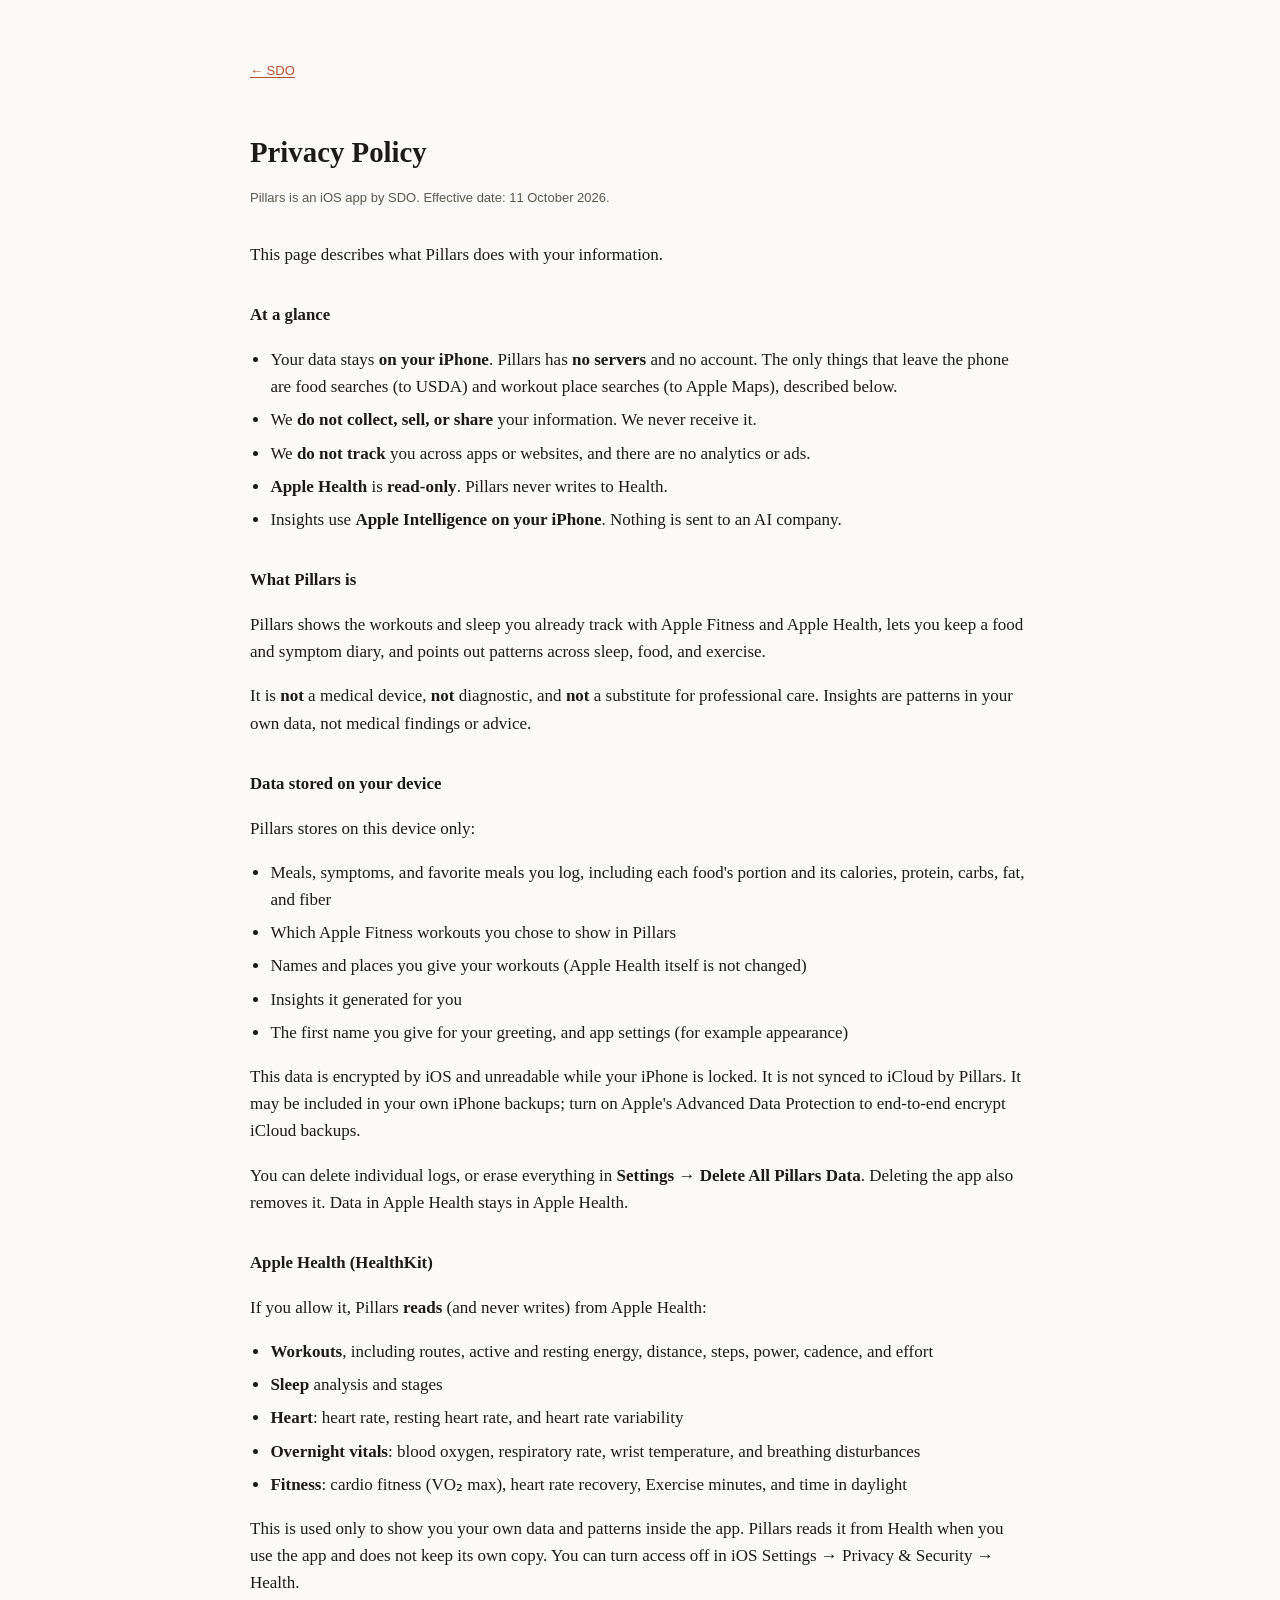
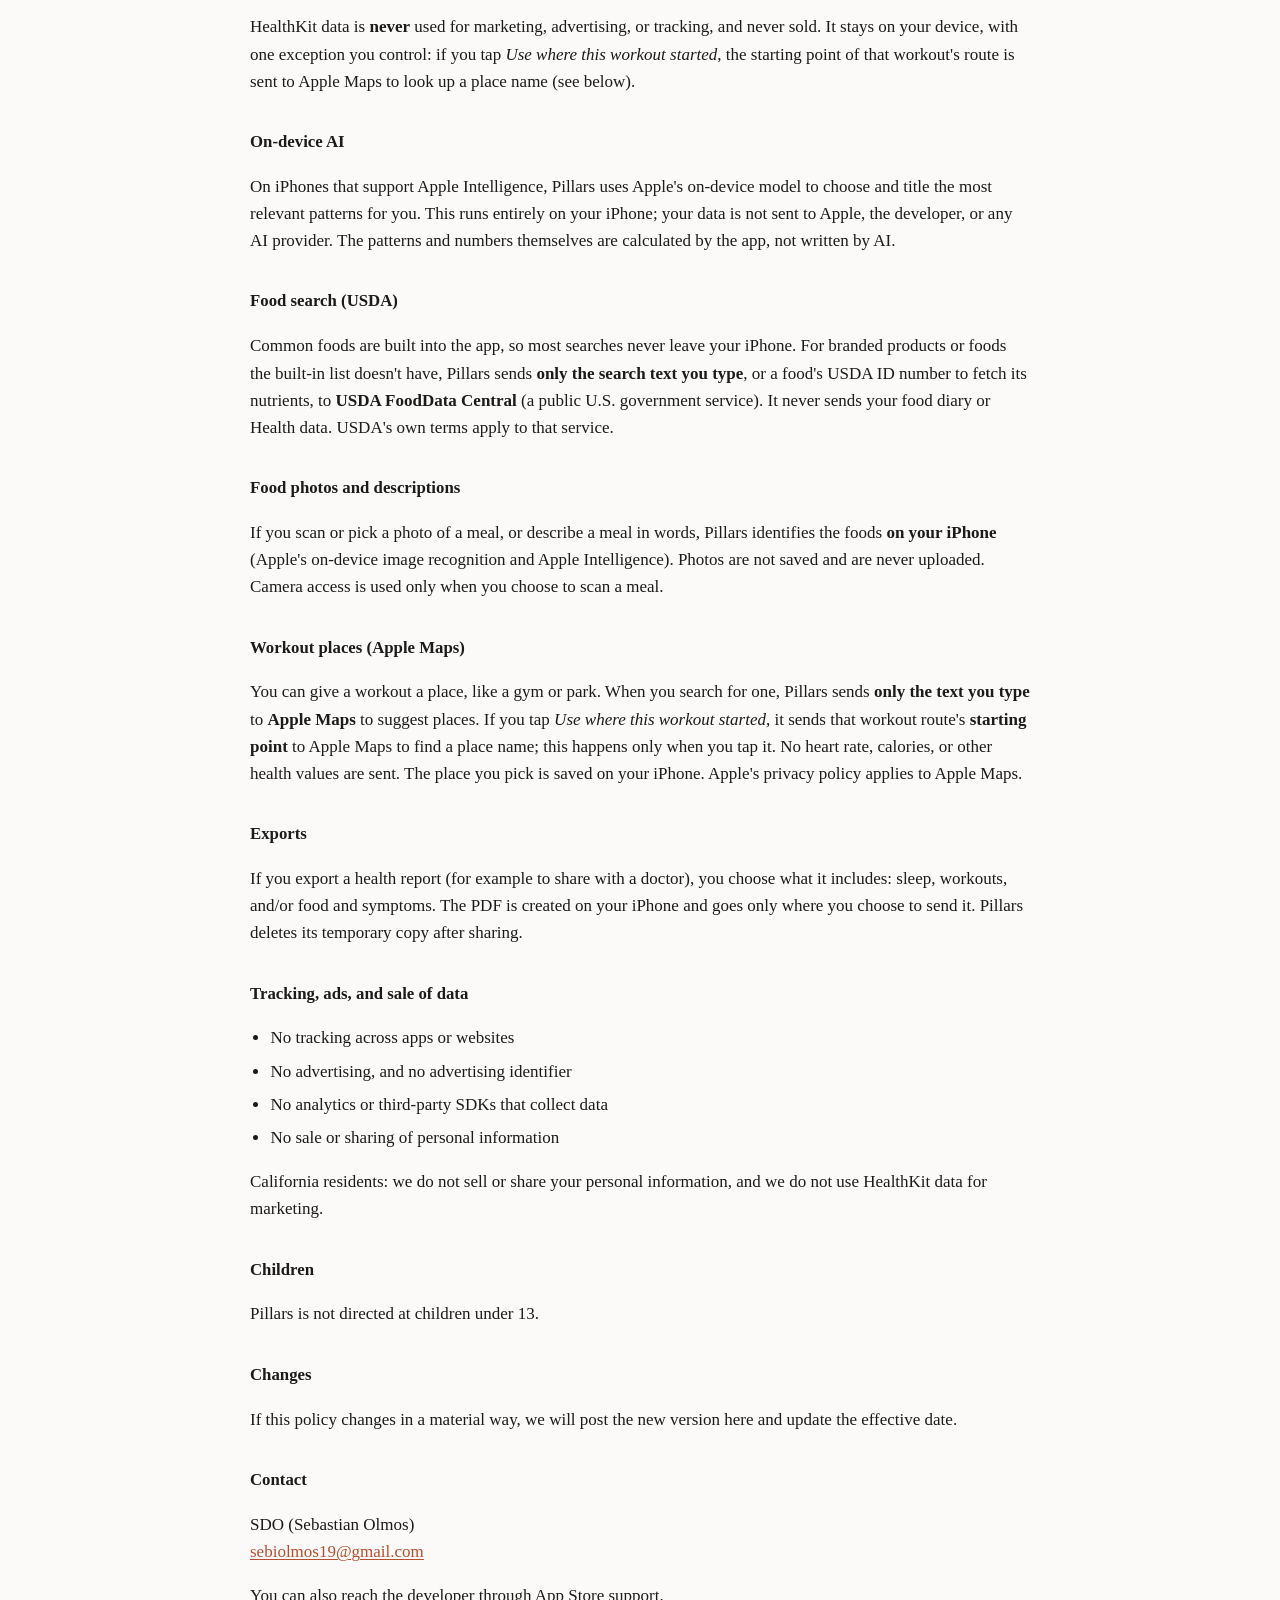
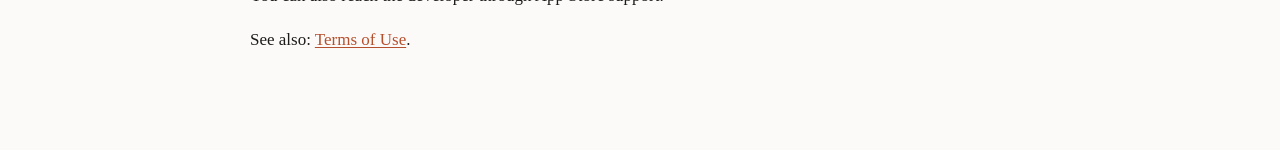
==== pillars/privacy/index.html @ be00019a "SDO site: company page with Pillars privacy and terms Co-Authored-By: Claude Opus 5.5 <noreply@anthr" ====
<!DOCTYPE html>
<html lang="en">
<head>
<meta charset="UTF-8" />
<meta name="viewport" content="width=device-width, initial-scale=1" />
<title>Privacy Policy · Pillars</title>
<link rel="stylesheet" href="../../assets/css/style.css" />
</head>
<body>
<main class="wrap legal">
  <a class="back" href="../../">← SDO</a>
  <h1>Privacy Policy</h1>
  <p class="effective">Pillars is an iOS app by SDO. Effective date: 11 October 2026.</p>

  <p>This page describes what Pillars does with your information.</p>

  <h2>At a glance</h2>
  <ul>
    <li>Your data stays <strong>on your iPhone</strong>. Pillars has <strong>no servers</strong> and no account. The only things that leave the phone are food searches (to USDA) and workout place searches (to Apple Maps), described below.</li>
    <li>We <strong>do not collect, sell, or share</strong> your information. We never receive it.</li>
    <li>We <strong>do not track</strong> you across apps or websites, and there are no analytics or ads.</li>
    <li><strong>Apple Health</strong> is <strong>read-only</strong>. Pillars never writes to Health.</li>
    <li>Insights use <strong>Apple Intelligence on your iPhone</strong>. Nothing is sent to an AI company.</li>
  </ul>

  <h2>What Pillars is</h2>
  <p>Pillars shows the workouts and sleep you already track with Apple Fitness and Apple Health, lets you keep a food and symptom diary, and points out patterns across sleep, food, and exercise.</p>
  <p>It is <strong>not</strong> a medical device, <strong>not</strong> diagnostic, and <strong>not</strong> a substitute for professional care. Insights are patterns in your own data, not medical findings or advice.</p>

  <h2>Data stored on your device</h2>
  <p>Pillars stores on this device only:</p>
  <ul>
    <li>Meals, symptoms, and favorite meals you log, including each food's portion and its calories, protein, carbs, fat, and fiber</li>
    <li>Which Apple Fitness workouts you chose to show in Pillars</li>
    <li>Names and places you give your workouts (Apple Health itself is not changed)</li>
    <li>Insights it generated for you</li>
    <li>The first name you give for your greeting, and app settings (for example appearance)</li>
  </ul>
  <p>This data is encrypted by iOS and unreadable while your iPhone is locked. It is not synced to iCloud by Pillars. It may be included in your own iPhone backups; turn on Apple's Advanced Data Protection to end-to-end encrypt iCloud backups.</p>
  <p>You can delete individual logs, or erase everything in <strong>Settings → Delete All Pillars Data</strong>. Deleting the app also removes it. Data in Apple Health stays in Apple Health.</p>

  <h2>Apple Health (HealthKit)</h2>
  <p>If you allow it, Pillars <strong>reads</strong> (and never writes) from Apple Health:</p>
  <ul>
    <li><strong>Workouts</strong>, including routes, active and resting energy, distance, steps, power, cadence, and effort</li>
    <li><strong>Sleep</strong> analysis and stages</li>
    <li><strong>Heart</strong>: heart rate, resting heart rate, and heart rate variability</li>
    <li><strong>Overnight vitals</strong>: blood oxygen, respiratory rate, wrist temperature, and breathing disturbances</li>
    <li><strong>Fitness</strong>: cardio fitness (VO₂ max), heart rate recovery, Exercise minutes, and time in daylight</li>
  </ul>
  <p>This is used only to show you your own data and patterns inside the app. Pillars reads it from Health when you use the app and does not keep its own copy. You can turn access off in iOS Settings → Privacy &amp; Security → Health.</p>
  <p>HealthKit data is <strong>never</strong> used for marketing, advertising, or tracking, and never sold. It stays on your device, with one exception you control: if you tap <em>Use where this workout started</em>, the starting point of that workout's route is sent to Apple Maps to look up a place name (see below).</p>

  <h2>On-device AI</h2>
  <p>On iPhones that support Apple Intelligence, Pillars uses Apple's on-device model to choose and title the most relevant patterns for you. This runs entirely on your iPhone; your data is not sent to Apple, the developer, or any AI provider. The patterns and numbers themselves are calculated by the app, not written by AI.</p>

  <h2>Food search (USDA)</h2>
  <p>Common foods are built into the app, so most searches never leave your iPhone. For branded products or foods the built-in list doesn't have, Pillars sends <strong>only the search text you type</strong>, or a food's USDA ID number to fetch its nutrients, to <strong>USDA FoodData Central</strong> (a public U.S. government service). It never sends your food diary or Health data. USDA's own terms apply to that service.</p>

  <h2>Food photos and descriptions</h2>
  <p>If you scan or pick a photo of a meal, or describe a meal in words, Pillars identifies the foods <strong>on your iPhone</strong> (Apple's on-device image recognition and Apple Intelligence). Photos are not saved and are never uploaded. Camera access is used only when you choose to scan a meal.</p>

  <h2>Workout places (Apple Maps)</h2>
  <p>You can give a workout a place, like a gym or park. When you search for one, Pillars sends <strong>only the text you type</strong> to <strong>Apple Maps</strong> to suggest places. If you tap <em>Use where this workout started</em>, it sends that workout route's <strong>starting point</strong> to Apple Maps to find a place name; this happens only when you tap it. No heart rate, calories, or other health values are sent. The place you pick is saved on your iPhone. Apple's privacy policy applies to Apple Maps.</p>

  <h2>Exports</h2>
  <p>If you export a health report (for example to share with a doctor), you choose what it includes: sleep, workouts, and/or food and symptoms. The PDF is created on your iPhone and goes only where you choose to send it. Pillars deletes its temporary copy after sharing.</p>

  <h2>Tracking, ads, and sale of data</h2>
  <ul>
    <li>No tracking across apps or websites</li>
    <li>No advertising, and no advertising identifier</li>
    <li>No analytics or third-party SDKs that collect data</li>
    <li>No sale or sharing of personal information</li>
  </ul>
  <p>California residents: we do not sell or share your personal information, and we do not use HealthKit data for marketing.</p>

  <h2>Children</h2>
  <p>Pillars is not directed at children under 13.</p>

  <h2>Changes</h2>
  <p>If this policy changes in a material way, we will post the new version here and update the effective date.</p>

  <h2>Contact</h2>
  <p>SDO (Sebastian Olmos)<br /><a href="mailto:sebiolmos19@gmail.com">sebiolmos19@gmail.com</a></p>
  <p>You can also reach the developer through App Store support.</p>

  <p>See also: <a href="../terms/">Terms of Use</a>.</p>
</main>
</body>
</html>
---- assets/css/style.css ----
:root {
  --bg: #fbfaf8;
  --bg-alt: #f2f0ec;
  --card: #ffffff;
  --text: #1c1b19;
  --text-muted: #5c5952;
  --border: #e5e2db;
  --accent: #b5502f;
  --accent-soft: #f1e2d8;
  --focus: #1c1b19;
  --shadow: 0 1px 2px rgba(28, 27, 25, 0.04), 0 8px 24px rgba(28, 27, 25, 0.05);
  --radius: 14px;
  --max-width: 780px;
  color-scheme: light;
}

@media (prefers-color-scheme: dark) {
  :root:not([data-theme="light"]) {
    --bg: #161513;
    --bg-alt: #1d1c19;
    --card: #211f1c;
    --text: #efece5;
    --text-muted: #a6a196;
    --border: #34322c;
    --accent: #e0895c;
    --accent-soft: #3a2a20;
    --focus: #efece5;
    --shadow: 0 1px 2px rgba(0, 0, 0, 0.2), 0 8px 30px rgba(0, 0, 0, 0.35);
    color-scheme: dark;
  }
}

:root[data-theme="dark"] {
  --bg: #161513;
  --bg-alt: #1d1c19;
  --card: #211f1c;
  --text: #efece5;
  --text-muted: #a6a196;
  --border: #34322c;
  --accent: #e0895c;
  --accent-soft: #3a2a20;
  --focus: #efece5;
  --shadow: 0 1px 2px rgba(0, 0, 0, 0.2), 0 8px 30px rgba(0, 0, 0, 0.35);
  color-scheme: dark;
}

* {
  box-sizing: border-box;
}

html {
  scroll-behavior: smooth;
}

body {
  margin: 0;
  background: var(--bg);
  color: var(--text);
  font-family: "Iowan Old Style", "Palatino Linotype", Palatino, Georgia, "Times New Roman", serif;
  font-size: 17px;
  line-height: 1.6;
  -webkit-font-smoothing: antialiased;
  transition: background 0.2s ease, color 0.2s ease;
}

.wrap {
  max-width: var(--max-width);
  margin: 0 auto;
  padding: 0 24px;
}

a {
  color: var(--accent);
  text-decoration-thickness: 1px;
  text-underline-offset: 2px;
}

a:focus-visible,
button:focus-visible {
  outline: 2px solid var(--focus);
  outline-offset: 3px;
  border-radius: 4px;
}

/* ---------- topbar ---------- */

.topbar {
  position: sticky;
  top: 0;
  z-index: 10;
  background: color-mix(in srgb, var(--bg) 88%, transparent);
  backdrop-filter: saturate(140%) blur(10px);
  border-bottom: 1px solid transparent;
}

.topbar.scrolled {
  border-bottom-color: var(--border);
}

.topbar-inner {
  max-width: var(--max-width);
  margin: 0 auto;
  padding: 14px 24px;
  display: flex;
  align-items: center;
  justify-content: space-between;
  gap: 12px;
}

.wordmark {
  font-weight: 600;
  font-size: 15px;
  letter-spacing: 0.01em;
  color: var(--text);
  text-decoration: none;
  white-space: nowrap;
  flex-shrink: 0;
}

nav.primary-nav {
  display: flex;
  align-items: center;
  gap: 22px;
  flex-shrink: 0;
}

nav.primary-nav a {
  font-family: -apple-system, BlinkMacSystemFont, "Segoe UI", sans-serif;
  font-size: 13.5px;
  color: var(--text-muted);
  text-decoration: none;
  letter-spacing: 0.01em;
}

nav.primary-nav a:hover {
  color: var(--text);
}

.theme-toggle {
  background: none;
  border: 1px solid var(--border);
  border-radius: 100px;
  width: 32px;
  height: 32px;
  display: inline-flex;
  align-items: center;
  justify-content: center;
  cursor: pointer;
  color: var(--text);
}

.theme-toggle svg {
  width: 15px;
  height: 15px;
}

/* ---------- hero ---------- */

.hero {
  padding: 76px 0 56px;
}

.eyebrow {
  font-family: -apple-system, BlinkMacSystemFont, "Segoe UI", sans-serif;
  font-size: 13px;
  font-weight: 600;
  letter-spacing: 0.08em;
  text-transform: uppercase;
  color: var(--accent);
  margin: 0 0 14px;
}

.hero h1 {
  font-size: clamp(2.1rem, 5vw, 2.9rem);
  line-height: 1.15;
  margin: 0 0 18px;
  letter-spacing: -0.01em;
}

.hero .lede {
  font-size: 1.14rem;
  color: var(--text-muted);
  max-width: 60ch;
  margin: 0 0 28px;
}

.hero .meta {
  font-family: -apple-system, BlinkMacSystemFont, "Segoe UI", sans-serif;
  font-size: 13.5px;
  color: var(--text-muted);
  margin: 0 0 30px;
}

.link-row {
  display: flex;
  flex-wrap: wrap;
  gap: 10px;
}

.pill {
  font-family: -apple-system, BlinkMacSystemFont, "Segoe UI", sans-serif;
  display: inline-flex;
  align-items: center;
  gap: 7px;
  padding: 8px 15px;
  border-radius: 100px;
  border: 1px solid var(--border);
  font-size: 13.5px;
  color: var(--text);
  text-decoration: none;
  background: var(--card);
  transition: border-color 0.15s ease, transform 0.15s ease;
}

.pill:hover {
  border-color: var(--accent);
  transform: translateY(-1px);
}

.pill.primary {
  background: var(--text);
  color: var(--bg);
  border-color: var(--text);
}

:root[data-theme="dark"] .pill.primary,
@media (prefers-color-scheme: dark) {
  .pill.primary {
    color: var(--bg);
  }
}

.pill svg {
  width: 14px;
  height: 14px;
}

/* ---------- sections ---------- */

section {
  padding: 46px 0;
  border-top: 1px solid var(--border);
}

section > .wrap > h2 {
  font-family: -apple-system, BlinkMacSystemFont, "Segoe UI", sans-serif;
  font-size: 12.5px;
  font-weight: 700;
  letter-spacing: 0.1em;
  text-transform: uppercase;
  color: var(--text-muted);
  margin: 0 0 28px;
}

.section-intro {
  color: var(--text-muted);
  max-width: 62ch;
  margin: -14px 0 26px;
}

.prose {
  max-width: 62ch;
  margin: 0 0 16px;
}

.prose:last-child {
  margin-bottom: 0;
}

.statement {
  font-size: clamp(1.35rem, 3.4vw, 1.7rem);
  line-height: 1.35;
  max-width: 22ch;
  margin: 0 0 18px;
  letter-spacing: -0.005em;
}

.badge-row {
  display: flex;
  flex-wrap: wrap;
  gap: 8px;
  margin-top: 22px;
}

.badge-row span {
  font-family: -apple-system, BlinkMacSystemFont, "Segoe UI", sans-serif;
  font-size: 12.5px;
  color: var(--accent);
  background: var(--accent-soft);
  border-radius: 100px;
  padding: 6px 13px;
}

/* ---------- projects ---------- */

.projects-grid {
  display: grid;
  gap: 18px;
}

.project-card {
  background: var(--card);
  border: 1px solid var(--border);
  border-radius: var(--radius);
  padding: 24px 26px;
  box-shadow: var(--shadow);
}

.project-head {
  display: flex;
  justify-content: space-between;
  align-items: flex-start;
  gap: 12px;
  margin-bottom: 6px;
}

.project-head h3 {
  margin: 0;
  font-size: 1.12rem;
}

.status-tag {
  font-family: -apple-system, BlinkMacSystemFont, "Segoe UI", sans-serif;
  font-size: 11px;
  font-weight: 600;
  letter-spacing: 0.03em;
  text-transform: uppercase;
  color: var(--accent);
  background: var(--accent-soft);
  padding: 4px 9px;
  border-radius: 100px;
  white-space: nowrap;
}

.project-tagline {
  font-family: -apple-system, BlinkMacSystemFont, "Segoe UI", sans-serif;
  font-size: 13.5px;
  color: var(--text-muted);
  margin: 0 0 14px;
}

.project-card p.desc {
  margin: 0 0 14px;
}

.project-card ul {
  margin: 0 0 16px;
  padding-left: 1.1em;
}

.project-card li {
  margin-bottom: 6px;
}

.project-card li::marker {
  color: var(--accent);
}

.stack {
  display: flex;
  flex-wrap: wrap;
  gap: 7px;
  margin-bottom: 14px;
}

.stack span {
  font-family: -apple-system, BlinkMacSystemFont, "Segoe UI", sans-serif;
  font-size: 11.5px;
  color: var(--text-muted);
  border: 1px solid var(--border);
  padding: 3px 9px;
  border-radius: 100px;
}

.project-links {
  display: flex;
  gap: 14px;
  flex-wrap: wrap;
}

.project-links a {
  font-family: -apple-system, BlinkMacSystemFont, "Segoe UI", sans-serif;
  font-size: 13px;
  font-weight: 500;
  text-decoration: none;
  display: inline-flex;
  align-items: center;
  gap: 5px;
}

.project-links a svg {
  width: 12px;
  height: 12px;
}

/* ---------- outside ---------- */

.outside-grid {
  display: grid;
  grid-template-columns: repeat(auto-fit, minmax(200px, 1fr));
  gap: 18px;
}

.outside-card {
  padding: 4px 0;
}

.outside-card h3 {
  font-size: 0.98rem;
  margin: 0 0 6px;
}

.outside-card p {
  color: var(--text-muted);
  font-size: 15px;
  margin: 0;
}

/* ---------- contact / footer ---------- */

.contact-section p {
  color: var(--text-muted);
  max-width: 56ch;
}

footer {
  border-top: 1px solid var(--border);
  padding: 30px 0 60px;
}

footer .wrap {
  display: flex;
  justify-content: space-between;
  align-items: center;
  flex-wrap: wrap;
  gap: 10px;
  font-family: -apple-system, BlinkMacSystemFont, "Segoe UI", sans-serif;
  font-size: 12.5px;
  color: var(--text-muted);
}

footer a {
  color: var(--text-muted);
}

@media (max-width: 560px) {
  .topbar-inner {
    padding: 12px 16px;
  }
  .wordmark {
    font-size: 13.5px;
  }
  nav.primary-nav {
    gap: 10px;
  }
  nav.primary-nav a {
    font-size: 12px;
  }
  .theme-toggle {
    width: 28px;
    height: 28px;
    flex-shrink: 0;
  }
  .hero {
    padding: 56px 0 40px;
  }
}

@media (max-width: 400px) {
  .topbar-inner {
    flex-wrap: wrap;
    row-gap: 8px;
  }
  nav.primary-nav {
    order: 3;
    width: 100%;
    justify-content: space-between;
  }
}

/* ---------- Legal pages (privacy, terms) — shared by every app ---------- */
.legal { padding: 56px 0 80px; }
.legal h1 { font-size: 1.8rem; margin-bottom: 4px; }
.legal .effective { color: var(--text-muted); font-family: -apple-system, BlinkMacSystemFont, "Segoe UI", sans-serif; font-size: 13px; margin-bottom: 32px; }
.legal h2 { font-size: 1.05rem; margin-top: 34px; }
.legal ul { padding-left: 1.2em; }
.legal li { margin-bottom: 6px; }
.legal a.back { font-family: -apple-system, BlinkMacSystemFont, "Segoe UI", sans-serif; font-size: 13px; display: inline-block; margin-bottom: 28px; }
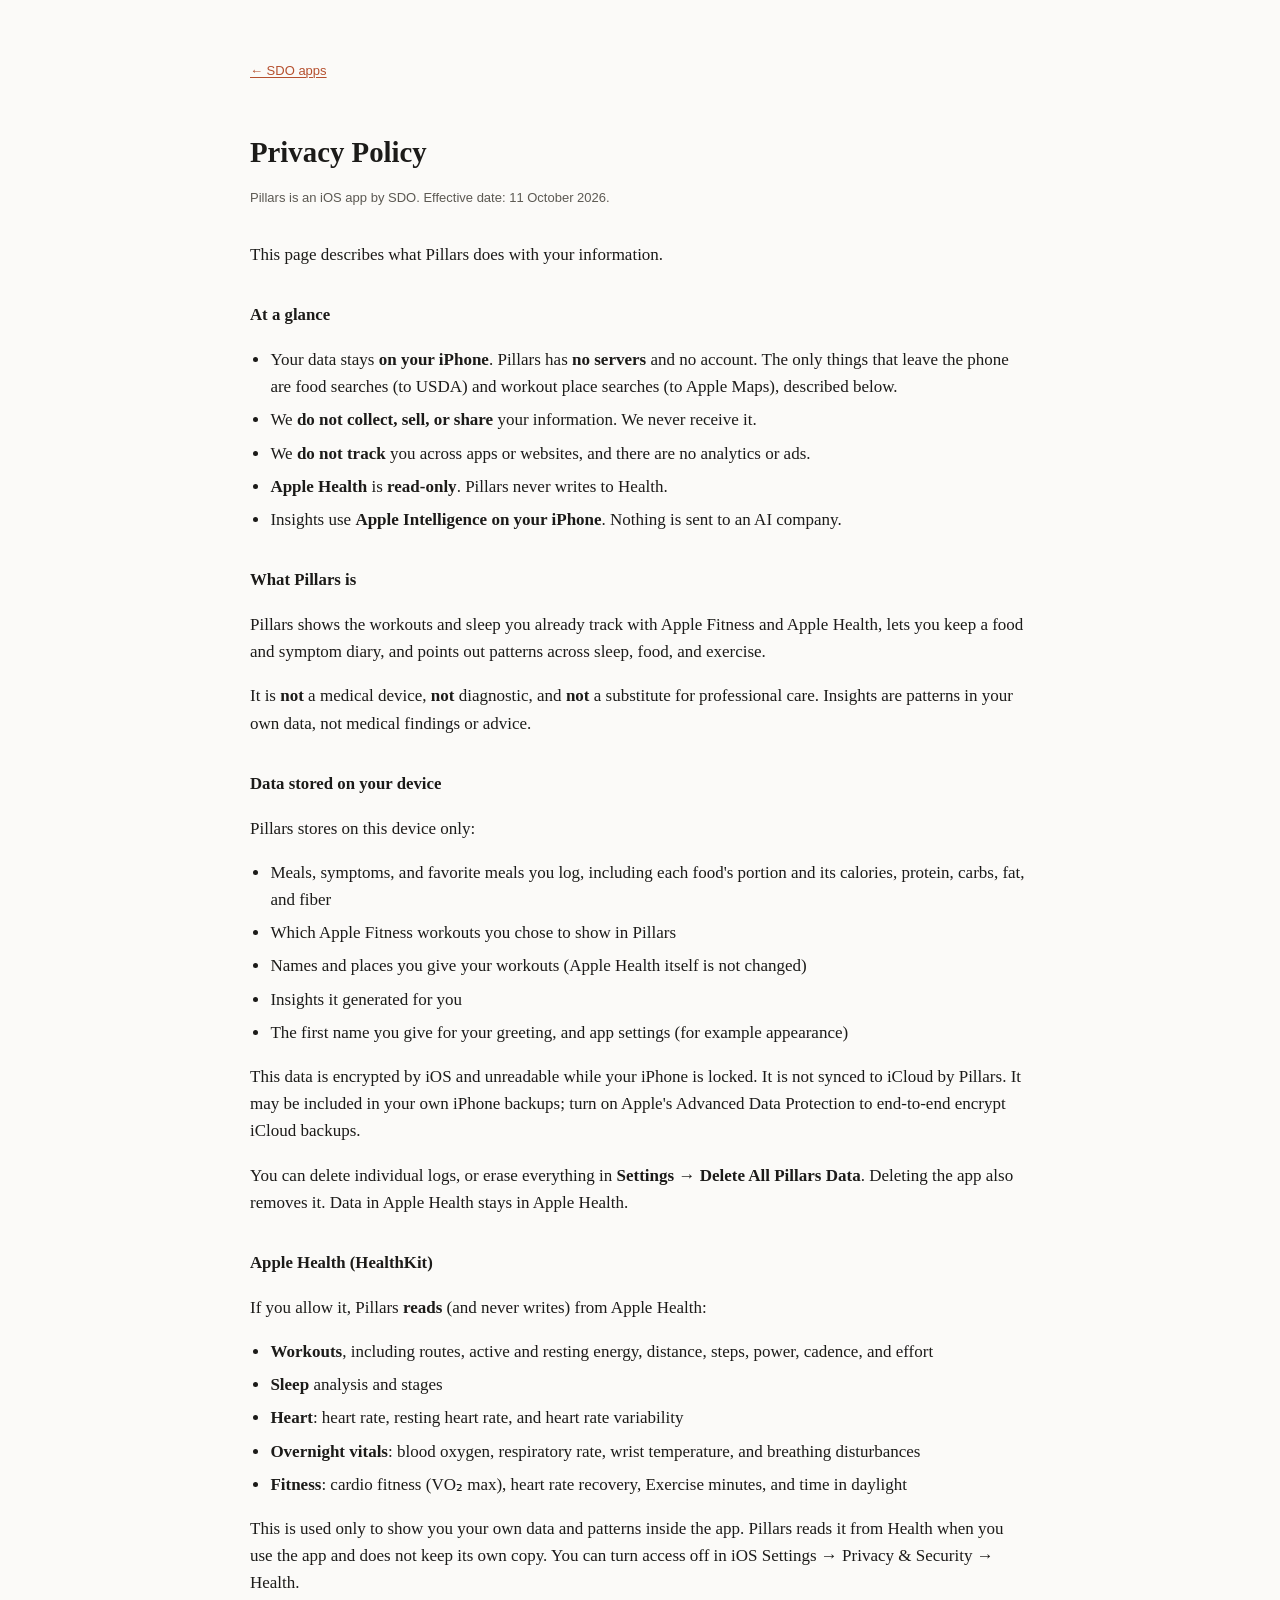
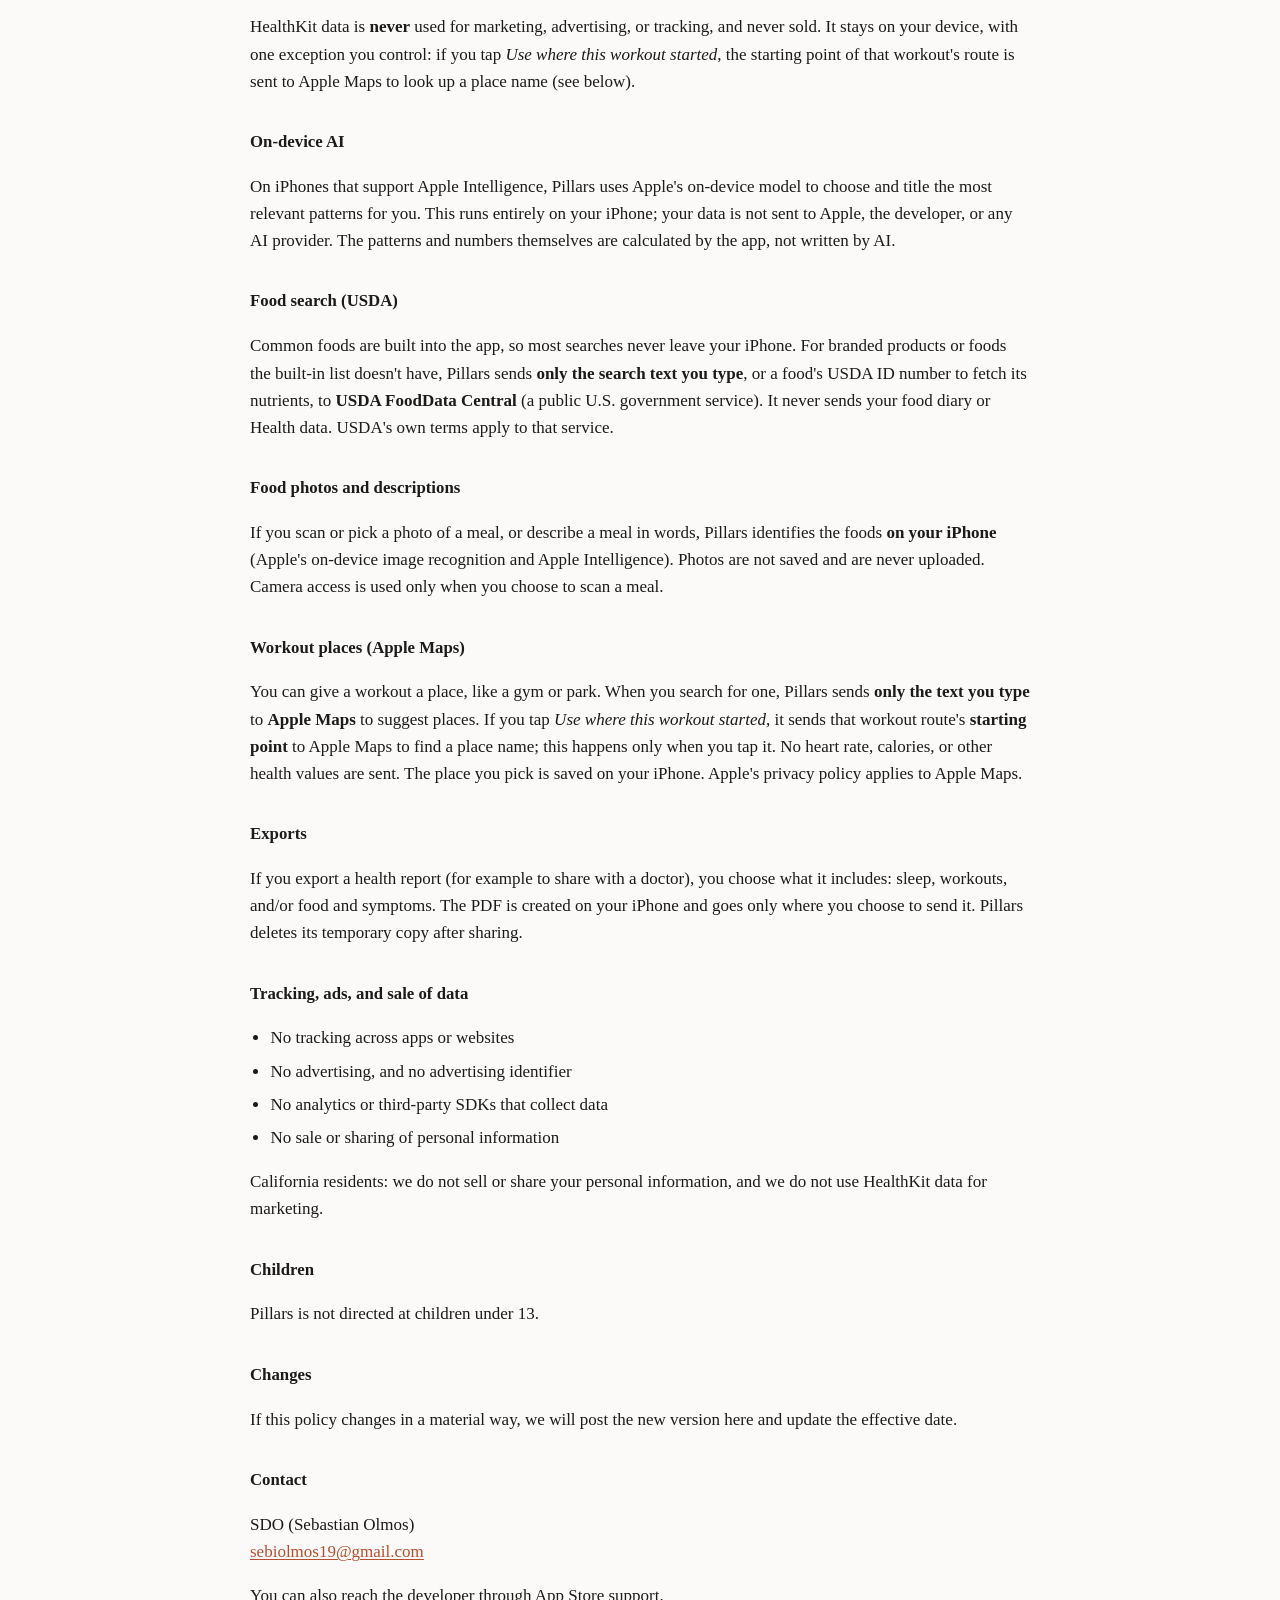
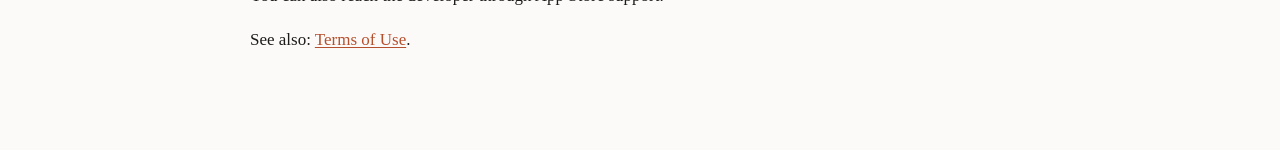
==== commit 01d20048: "Homepage: list of apps (Pillars, Gridiron IQ) with icons and plain links Co-Authored-By: Claude Opus" ====
--- a/pillars/privacy/index.html
+++ b/pillars/privacy/index.html
@@ -8,7 +8,7 @@
 </head>
 <body>
 <main class="wrap legal">
-  <a class="back" href="../../">← SDO</a>
+  <a class="back" href="../../">← SDO apps</a>
   <h1>Privacy Policy</h1>
   <p class="effective">Pillars is an iOS app by SDO. Effective date: 11 October 2026.</p>
 
--- a/assets/css/style.css
+++ b/assets/css/style.css
@@ -486,3 +486,28 @@
 .legal ul { padding-left: 1.2em; }
 .legal li { margin-bottom: 6px; }
 .legal a.back { font-family: -apple-system, BlinkMacSystemFont, "Segoe UI", sans-serif; font-size: 13px; display: inline-block; margin-bottom: 28px; }
+
+/* ---------- Homepage: list of apps ---------- */
+.apps-page { padding: 40px 24px 64px; }
+.apps-header { display: flex; align-items: center; justify-content: space-between; margin-bottom: 36px; }
+.app-list { list-style: none; margin: 0; padding: 0; display: grid; gap: 16px; }
+.app-row {
+  display: flex; gap: 18px; align-items: flex-start;
+  background: var(--card); border: 1px solid var(--border); border-radius: var(--radius);
+  box-shadow: var(--shadow); padding: 20px;
+}
+.app-icon { width: 72px; height: 72px; border-radius: 22.37%; flex-shrink: 0; border: 1px solid var(--border); }
+.app-body { min-width: 0; }
+.app-title { display: flex; align-items: center; gap: 10px; flex-wrap: wrap; }
+.app-title h2 { margin: 0; font-size: 1.25rem; }
+.app-body p { margin: 6px 0 0; color: var(--text-muted); }
+.app-body .app-links {
+  margin-top: 12px; font-family: -apple-system, BlinkMacSystemFont, "Segoe UI", sans-serif; font-size: 14px;
+  display: flex; gap: 8px; flex-wrap: wrap; align-items: center;
+}
+.app-links span { color: var(--text-muted); }
+@media (max-width: 480px) {
+  .apps-page { padding: 28px 16px 48px; }
+  .app-row { gap: 14px; padding: 16px; }
+  .app-icon { width: 56px; height: 56px; }
+}
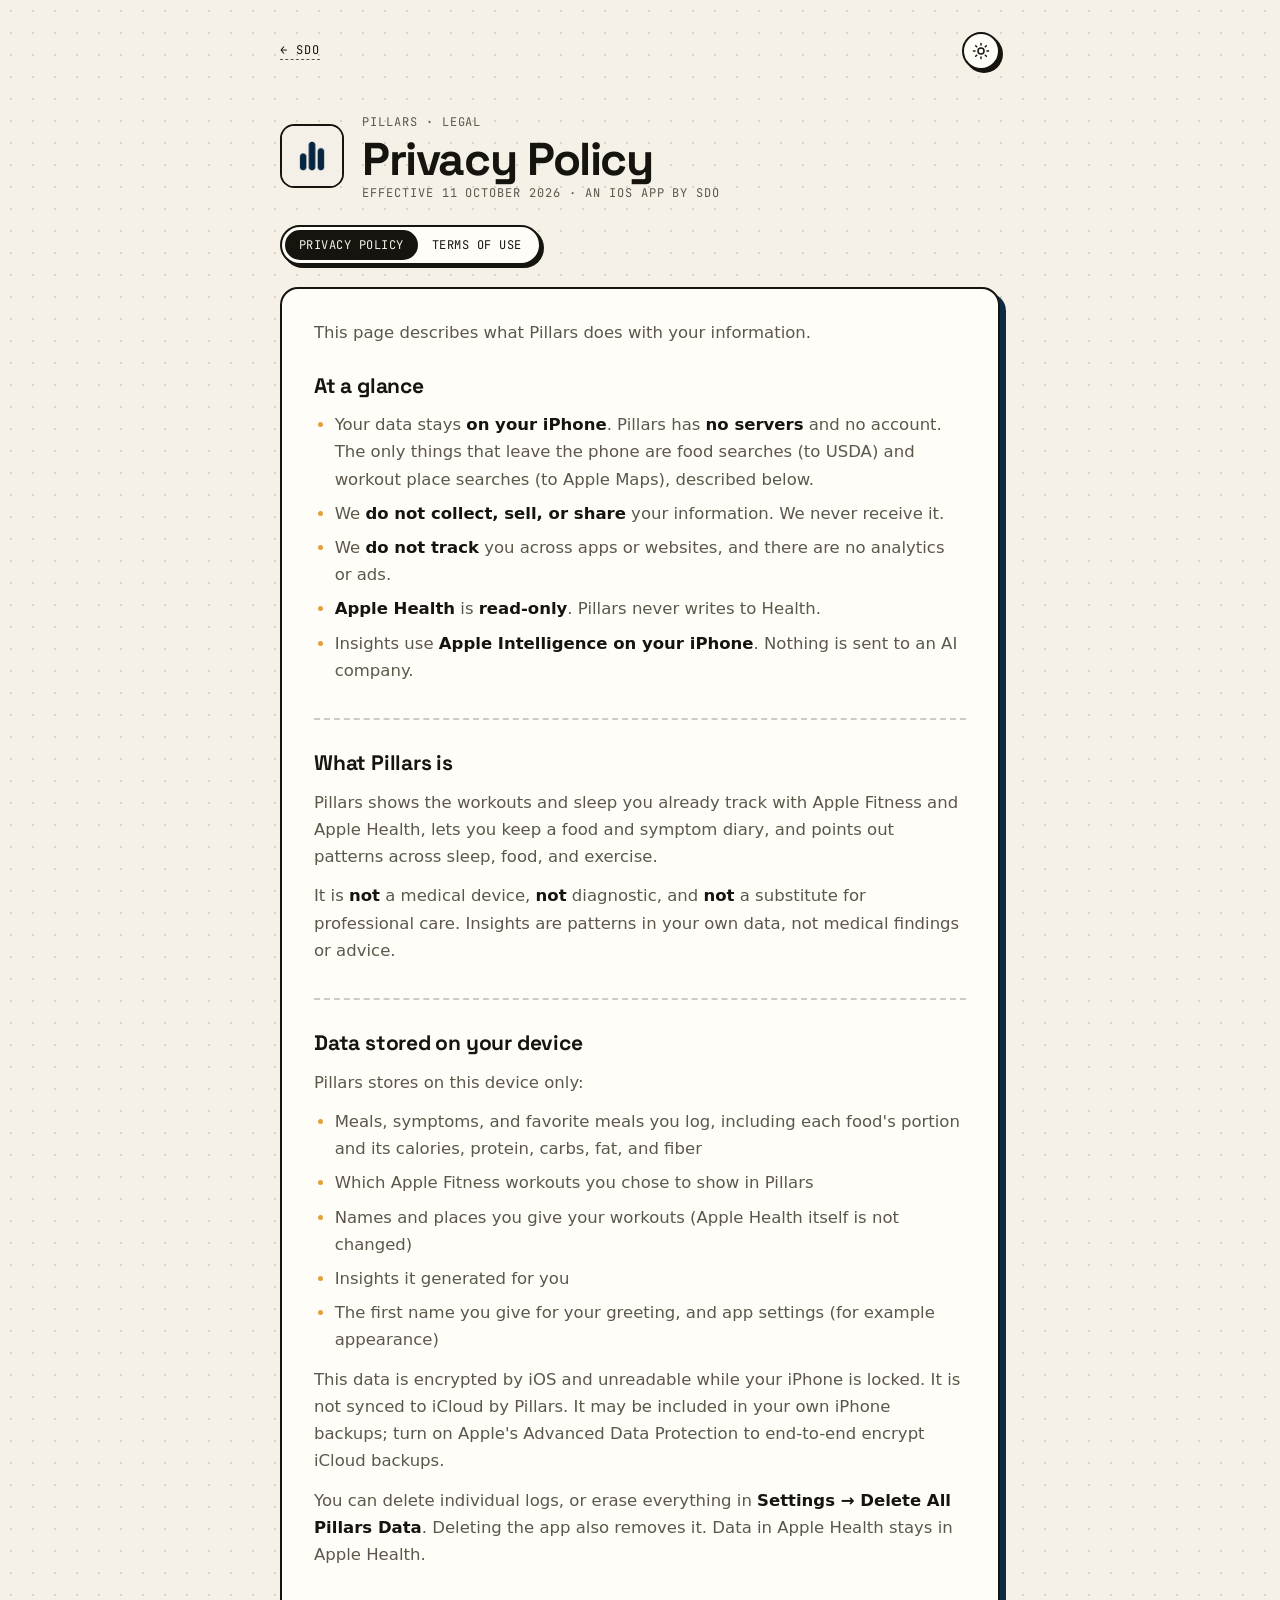
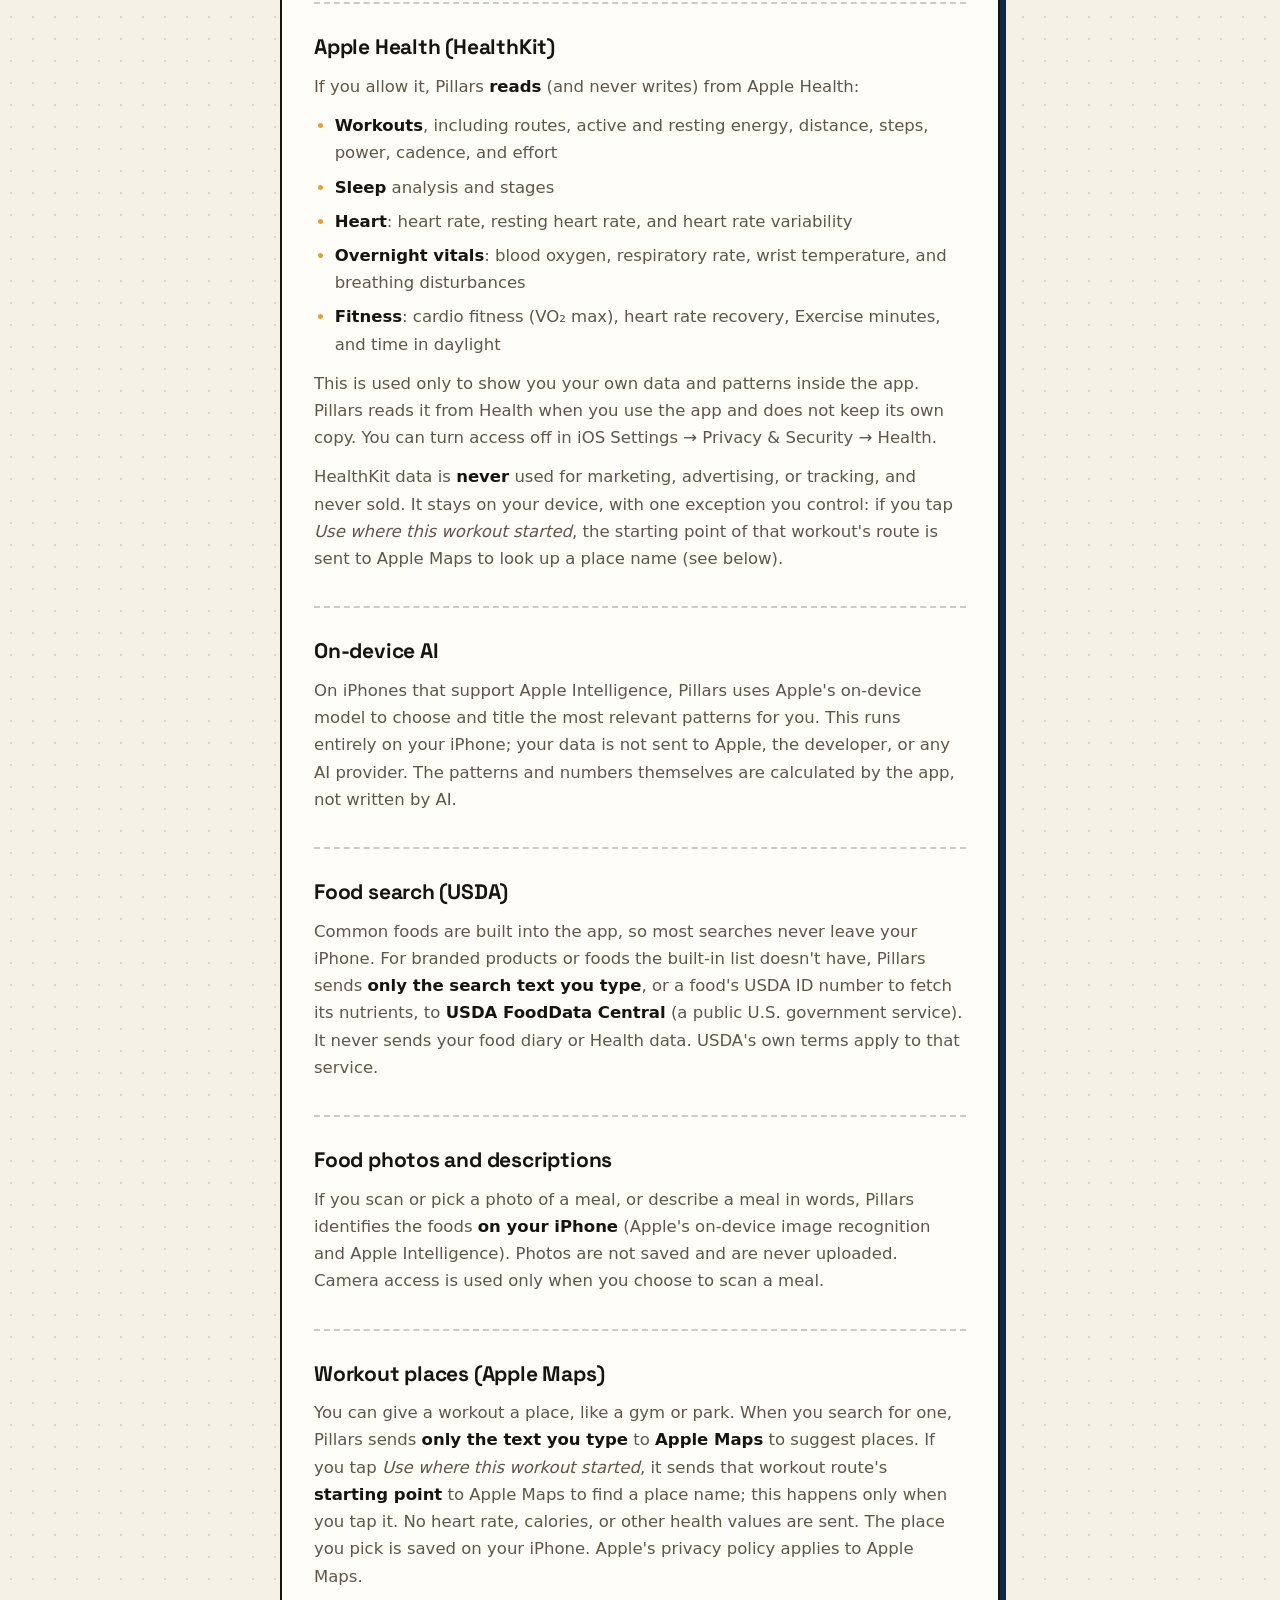
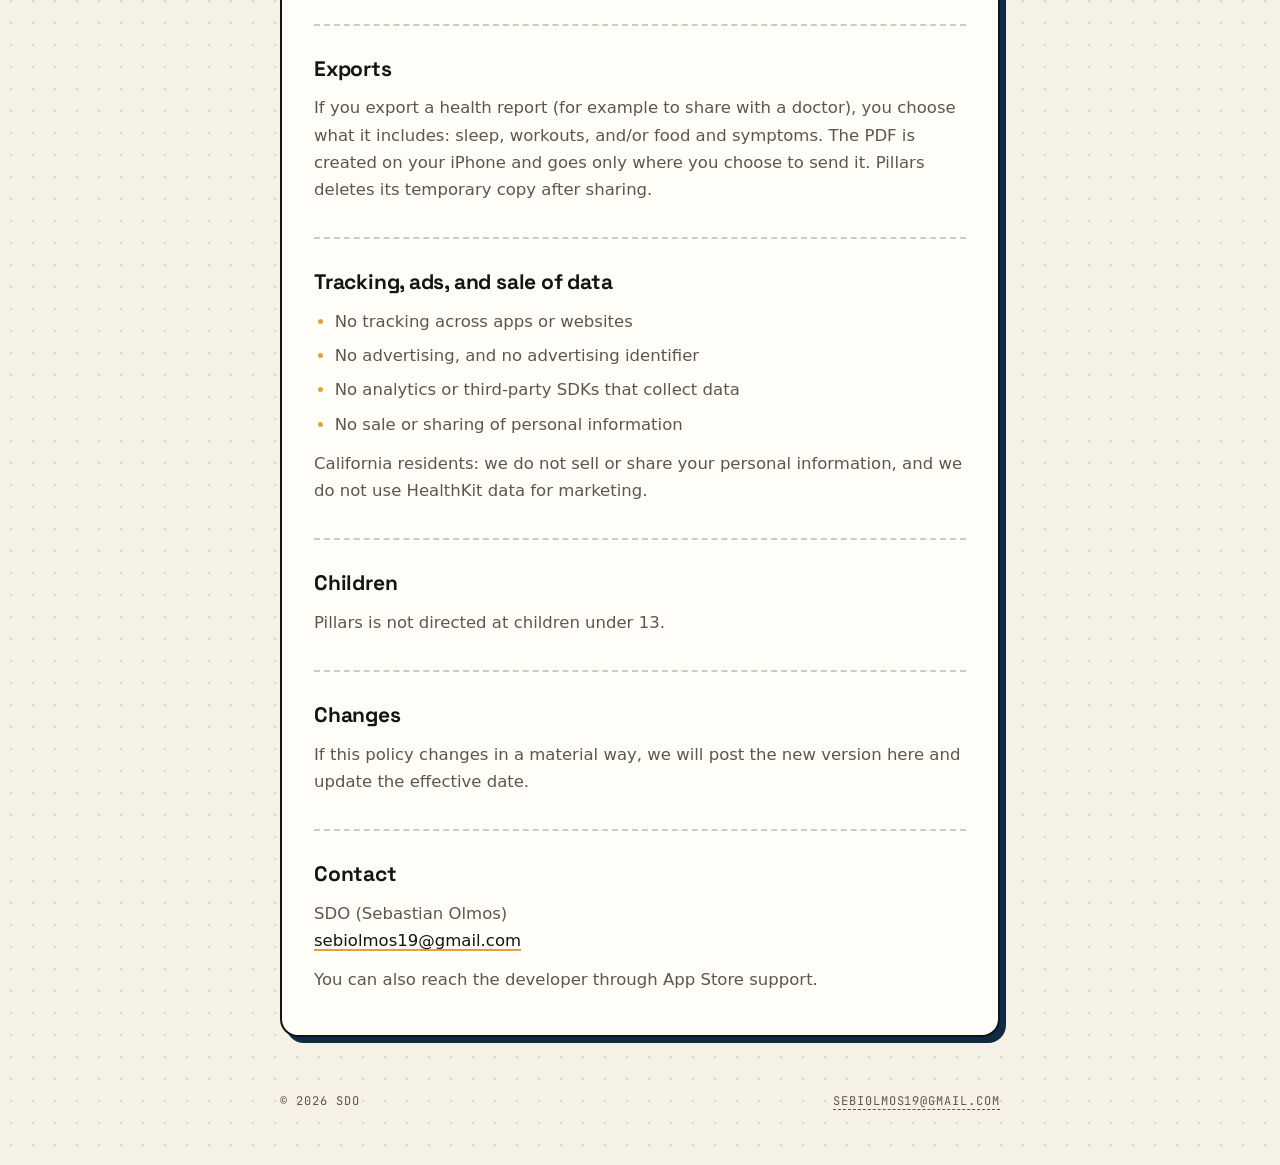
==== commit 37d42cb2: "Pillars legal pages: workbench styling; Terms describe the app accurately - Same paper, type and sti" ====
--- a/pillars/privacy/index.html
+++ b/pillars/privacy/index.html
@@ -4,13 +4,35 @@
 <meta charset="UTF-8" />
 <meta name="viewport" content="width=device-width, initial-scale=1" />
 <title>Privacy Policy · Pillars</title>
-<link rel="stylesheet" href="../../assets/css/style.css" />
+<link rel="preconnect" href="https://fonts.googleapis.com" />
+<link rel="preconnect" href="https://fonts.gstatic.com" crossorigin />
+<link href="https://fonts.googleapis.com/css2?family=JetBrains+Mono:wght@500&family=Space+Grotesk:wght@400;600;700&display=swap" rel="stylesheet" />
+<link rel="stylesheet" href="../../assets/css/home.css" />
 </head>
-<body>
-<main class="wrap legal">
-  <a class="back" href="../../">← SDO apps</a>
-  <h1>Privacy Policy</h1>
-  <p class="effective">Pillars is an iOS app by SDO. Effective date: 11 October 2026.</p>
+<body class="home">
+<div class="shell legal-shell">
+  <div class="bar">
+    <a class="tag-mono back-link" href="../../">← SDO</a>
+    <button class="theme-toggle" type="button" aria-label="Toggle dark mode">
+      <svg viewBox="0 0 24 24" fill="none" stroke="currentColor" stroke-width="2" stroke-linecap="round" stroke-linejoin="round"><circle cx="12" cy="12" r="4"></circle><path d="M12 2v2M12 20v2M4.9 4.9l1.4 1.4M17.7 17.7l1.4 1.4M2 12h2M20 12h2M4.9 19.1l1.4-1.4M17.7 6.3l1.4-1.4"></path></svg>
+    </button>
+  </div>
+
+  <header class="legal-head">
+    <img class="app-icon" src="../../assets/img/pillars-icon.png" alt="Pillars app icon" width="64" height="64" />
+    <div>
+      <span class="tag-mono">Pillars · Legal</span>
+      <h1>Privacy Policy</h1>
+      <p class="tag-mono">Effective 11 October 2026 · An iOS app by SDO</p>
+    </div>
+  </header>
+
+  <nav class="doc-tabs" aria-label="Pillars legal pages">
+      <a href="../privacy/" aria-current="page">Privacy Policy</a>
+      <a href="../terms/">Terms of Use</a>
+    </nav>
+
+  <article class="doc pillars">
 
   <p>This page describes what Pillars does with your information.</p>
 
@@ -84,8 +106,13 @@
   <h2>Contact</h2>
   <p>SDO (Sebastian Olmos)<br /><a href="mailto:sebiolmos19@gmail.com">sebiolmos19@gmail.com</a></p>
   <p>You can also reach the developer through App Store support.</p>
+  </article>
 
-  <p>See also: <a href="../terms/">Terms of Use</a>.</p>
-</main>
+  <footer class="foot">
+    <span class="tag-mono">© <span data-year>2026</span> SDO</span>
+    <span class="tag-mono"><a href="mailto:sebiolmos19@gmail.com">sebiolmos19@gmail.com</a></span>
+  </footer>
+</div>
+<script src="../../assets/js/main.js"></script>
 </body>
 </html>
--- a/assets/css/home.css
+++ b/assets/css/home.css
@@ -0,0 +1,170 @@
+/* SDO homepage — "workbench" look. Legal pages use style.css only. */
+:root {
+  --paper: #f6f1e7;
+  --ink: #16140f;
+  --ink-soft: #5d574b;
+  --dot: rgba(22, 20, 15, 0.13);
+  --card: #fffdf8;
+  --edge: #16140f;
+  --amber: #e2a03f;
+  --green: #3fa66b;
+  --display: "Space Grotesk", -apple-system, BlinkMacSystemFont, "Segoe UI", sans-serif;
+  --mono: "JetBrains Mono", ui-monospace, SFMono-Regular, Menlo, monospace;
+  color-scheme: light;
+}
+@media (prefers-color-scheme: dark) {
+  :root:not([data-theme="light"]) {
+    --paper: #14130f; --ink: #f3eee2; --ink-soft: #a9a294; --dot: rgba(243, 238, 226, 0.09);
+    --card: #1d1b16; --edge: #f3eee2; color-scheme: dark;
+  }
+}
+:root[data-theme="dark"] {
+  --paper: #14130f; --ink: #f3eee2; --ink-soft: #a9a294; --dot: rgba(243, 238, 226, 0.09);
+  --card: #1d1b16; --edge: #f3eee2; color-scheme: dark;
+}
+
+* { box-sizing: border-box; }
+body.home {
+  margin: 0;
+  min-height: 100vh;
+  background-color: var(--paper);
+  background-image: radial-gradient(var(--dot) 1.2px, transparent 1.2px);
+  background-size: 22px 22px;
+  color: var(--ink);
+  font-family: var(--display);
+  -webkit-font-smoothing: antialiased;
+}
+.home a { color: inherit; }
+.home a:focus-visible, .home button:focus-visible { outline: 2px solid var(--ink); outline-offset: 3px; border-radius: 6px; }
+
+.shell { max-width: 760px; margin: 0 auto; padding: 32px 20px 56px; }
+
+/* Top row */
+.bar { display: flex; justify-content: space-between; align-items: center; }
+.home .theme-toggle {
+  width: 38px; height: 38px; border-radius: 50%; border: 2px solid var(--edge);
+  background: var(--card); color: var(--ink); display: grid; place-items: center; cursor: pointer;
+  box-shadow: 3px 3px 0 var(--edge); transition: transform .15s ease, box-shadow .15s ease;
+}
+.home .theme-toggle:hover { transform: translate(-1px, -1px); box-shadow: 4px 4px 0 var(--edge); }
+.home .theme-toggle:active { transform: translate(2px, 2px); box-shadow: 1px 1px 0 var(--edge); }
+.home .theme-toggle svg { width: 18px; height: 18px; }
+.tag-mono { font-family: var(--mono); font-size: 12px; letter-spacing: .08em; text-transform: uppercase; color: var(--ink-soft); }
+
+/* Hero */
+.hero { margin: 44px 0 40px; }
+.logo {
+  font-size: clamp(64px, 16vw, 132px); font-weight: 700; letter-spacing: -0.05em; line-height: .9; margin: 0;
+  display: inline-block; position: relative;
+}
+.logo::after {
+  content: ""; position: absolute; left: 4px; right: -6px; bottom: 6px; height: .22em; z-index: -1;
+  background: var(--amber); transform: rotate(-1.5deg); border-radius: 3px;
+}
+.hero p { font-size: clamp(18px, 4.4vw, 22px); line-height: 1.45; margin: 18px 0 0; max-width: 34ch; color: var(--ink-soft); }
+.hero p strong { color: var(--ink); font-weight: 600; }
+.cursor { display: inline-block; width: .55ch; height: 1.05em; background: var(--ink); vertical-align: -0.15em; margin-left: 3px; animation: blink 1.1s steps(1) infinite; }
+@keyframes blink { 50% { opacity: 0; } }
+
+/* Workbench */
+.bench-label { display: flex; align-items: center; gap: 10px; margin-bottom: 18px; }
+.bench-label::after { content: ""; flex: 1; border-top: 2px dashed var(--dot); border-color: var(--ink-soft); opacity: .35; }
+.apps { list-style: none; margin: 0; padding: 0; display: grid; gap: 26px; }
+
+.app {
+  --accent: var(--ink);
+  --tilt: -0.8deg;
+  position: relative; display: grid; grid-template-columns: auto 1fr; gap: 18px; align-items: start;
+  background: var(--card); border: 2px solid var(--edge); border-radius: 18px; padding: 20px;
+  box-shadow: 6px 6px 0 var(--accent);
+  transform: rotate(var(--tilt));
+  transition: transform .25s cubic-bezier(.2,.8,.2,1.2), box-shadow .25s ease;
+}
+.app:nth-child(even) { --tilt: 0.7deg; }
+.app:hover, .app:focus-within { transform: rotate(0deg) translate(-3px, -3px); box-shadow: 9px 9px 0 var(--accent); }
+.app.pillars { --accent: #0f2a44; }
+.app.gridiron { --accent: #9b3cf0; }
+.app.redox { --accent: #d1495b; }
+:root[data-theme="dark"] .app.pillars { --accent: #6f8fb0; }
+@media (prefers-color-scheme: dark) { :root:not([data-theme="light"]) .app.pillars { --accent: #6f8fb0; } }
+
+.app-icon {
+  width: 76px; height: 76px; border-radius: 22.37%; border: 2px solid var(--edge); display: block;
+  transition: transform .35s cubic-bezier(.2,.8,.2,1.4);
+}
+.app:hover .app-icon { transform: rotate(-8deg) scale(1.06); }
+
+.app h2 { margin: 0; font-size: 26px; letter-spacing: -0.02em; line-height: 1.1; }
+.app .title { display: flex; flex-wrap: wrap; align-items: center; gap: 10px; }
+.app p { margin: 8px 0 0; font-size: 16px; line-height: 1.5; color: var(--ink-soft); }
+
+.status {
+  display: inline-flex; align-items: center; gap: 7px; padding: 4px 10px; border-radius: 999px;
+  border: 1.5px solid var(--edge); font-family: var(--mono); font-size: 11px; letter-spacing: .06em; text-transform: uppercase;
+}
+.status i { width: 8px; height: 8px; border-radius: 50%; background: var(--dot-c, var(--green)); position: relative; }
+.status i::after { content: ""; position: absolute; inset: -4px; border-radius: 50%; background: var(--dot-c, var(--green)); opacity: .35; animation: pulse 1.8s ease-out infinite; }
+.status.testflight { --dot-c: var(--amber); }
+@keyframes pulse { 0% { transform: scale(.4); opacity: .55; } 100% { transform: scale(1.6); opacity: 0; } }
+
+.links { margin-top: 14px; display: flex; flex-wrap: wrap; gap: 6px 16px; font-family: var(--mono); font-size: 13px; }
+.links a { text-decoration: none; border-bottom: 1.5px solid var(--accent); padding-bottom: 1px; }
+.links a:hover { background: var(--accent); color: var(--card); border-radius: 3px; }
+
+/* Footer */
+.foot { margin-top: 56px; display: flex; flex-wrap: wrap; justify-content: space-between; gap: 8px; }
+.foot a { text-decoration: none; border-bottom: 1.5px dashed var(--ink-soft); }
+
+@media (max-width: 480px) {
+  .app { grid-template-columns: 1fr; gap: 14px; }
+  .app-icon { width: 64px; height: 64px; }
+  .hero { margin: 32px 0 32px; }
+}
+@media (prefers-reduced-motion: reduce) {
+  .cursor, .status i::after { animation: none; }
+  .app, .app-icon, .home .theme-toggle { transition: none; }
+  .app { transform: none; }
+  .app:hover, .app:focus-within { transform: none; }
+  .app:hover .app-icon { transform: none; }
+}
+
+/* ---------- Legal pages (privacy, terms) ---------- */
+.legal-shell { max-width: 760px; }
+.back-link { text-decoration: none; border-bottom: 1.5px dashed var(--ink-soft); padding-bottom: 1px; }
+.back-link:hover { color: var(--ink); }
+.legal-head { display: flex; align-items: center; gap: 18px; margin: 40px 0 24px; }
+.legal-head .app-icon { width: 64px; height: 64px; }
+.legal-head h1 { margin: 4px 0 2px; font-size: clamp(32px, 8vw, 46px); letter-spacing: -0.03em; line-height: 1.05; }
+.legal-head p { margin: 0; }
+
+.doc-tabs { display: inline-flex; border: 2px solid var(--edge); border-radius: 999px; background: var(--card); padding: 3px; margin-bottom: 22px; box-shadow: 3px 3px 0 var(--edge); }
+.doc-tabs a { font-family: var(--mono); font-size: 12px; letter-spacing: .04em; text-transform: uppercase; text-decoration: none; padding: 7px 14px; border-radius: 999px; }
+.doc-tabs a[aria-current="page"] { background: var(--ink); color: var(--paper); }
+.doc-tabs a:not([aria-current]):hover { background: var(--dot); }
+
+.doc {
+  --accent: #0f2a44;
+  background: var(--card); border: 2px solid var(--edge); border-radius: 18px;
+  box-shadow: 6px 6px 0 var(--accent); padding: 30px 32px;
+  font-family: -apple-system, BlinkMacSystemFont, "Segoe UI", system-ui, sans-serif; font-size: 16.5px; line-height: 1.65; color: var(--ink);
+}
+:root[data-theme="dark"] .doc { --accent: #6f8fb0; }
+@media (prefers-color-scheme: dark) { :root:not([data-theme="light"]) .doc { --accent: #6f8fb0; } }
+.doc > :first-child { margin-top: 0; }
+.doc h2 {
+  font-family: var(--display); font-size: 21px; letter-spacing: -0.01em; margin: 34px 0 8px;
+  padding-top: 26px; border-top: 2px dashed color-mix(in srgb, var(--ink-soft) 30%, transparent);
+}
+.doc h2:first-of-type { border-top: 0; padding-top: 0; margin-top: 22px; }
+.doc p { margin: 0 0 12px; color: var(--ink-soft); }
+.doc strong { color: var(--ink); }
+.doc ul { margin: 0 0 12px; padding-left: 1.25em; color: var(--ink-soft); }
+.doc li { margin-bottom: 7px; }
+.doc li::marker { color: var(--amber); }
+.doc a { color: var(--ink); text-decoration-color: var(--amber); text-decoration-thickness: 2px; text-underline-offset: 3px; }
+
+@media (max-width: 480px) {
+  .legal-head { margin: 28px 0 20px; gap: 14px; }
+  .legal-head .app-icon { width: 52px; height: 52px; }
+  .doc { padding: 22px 18px; font-size: 16px; }
+}
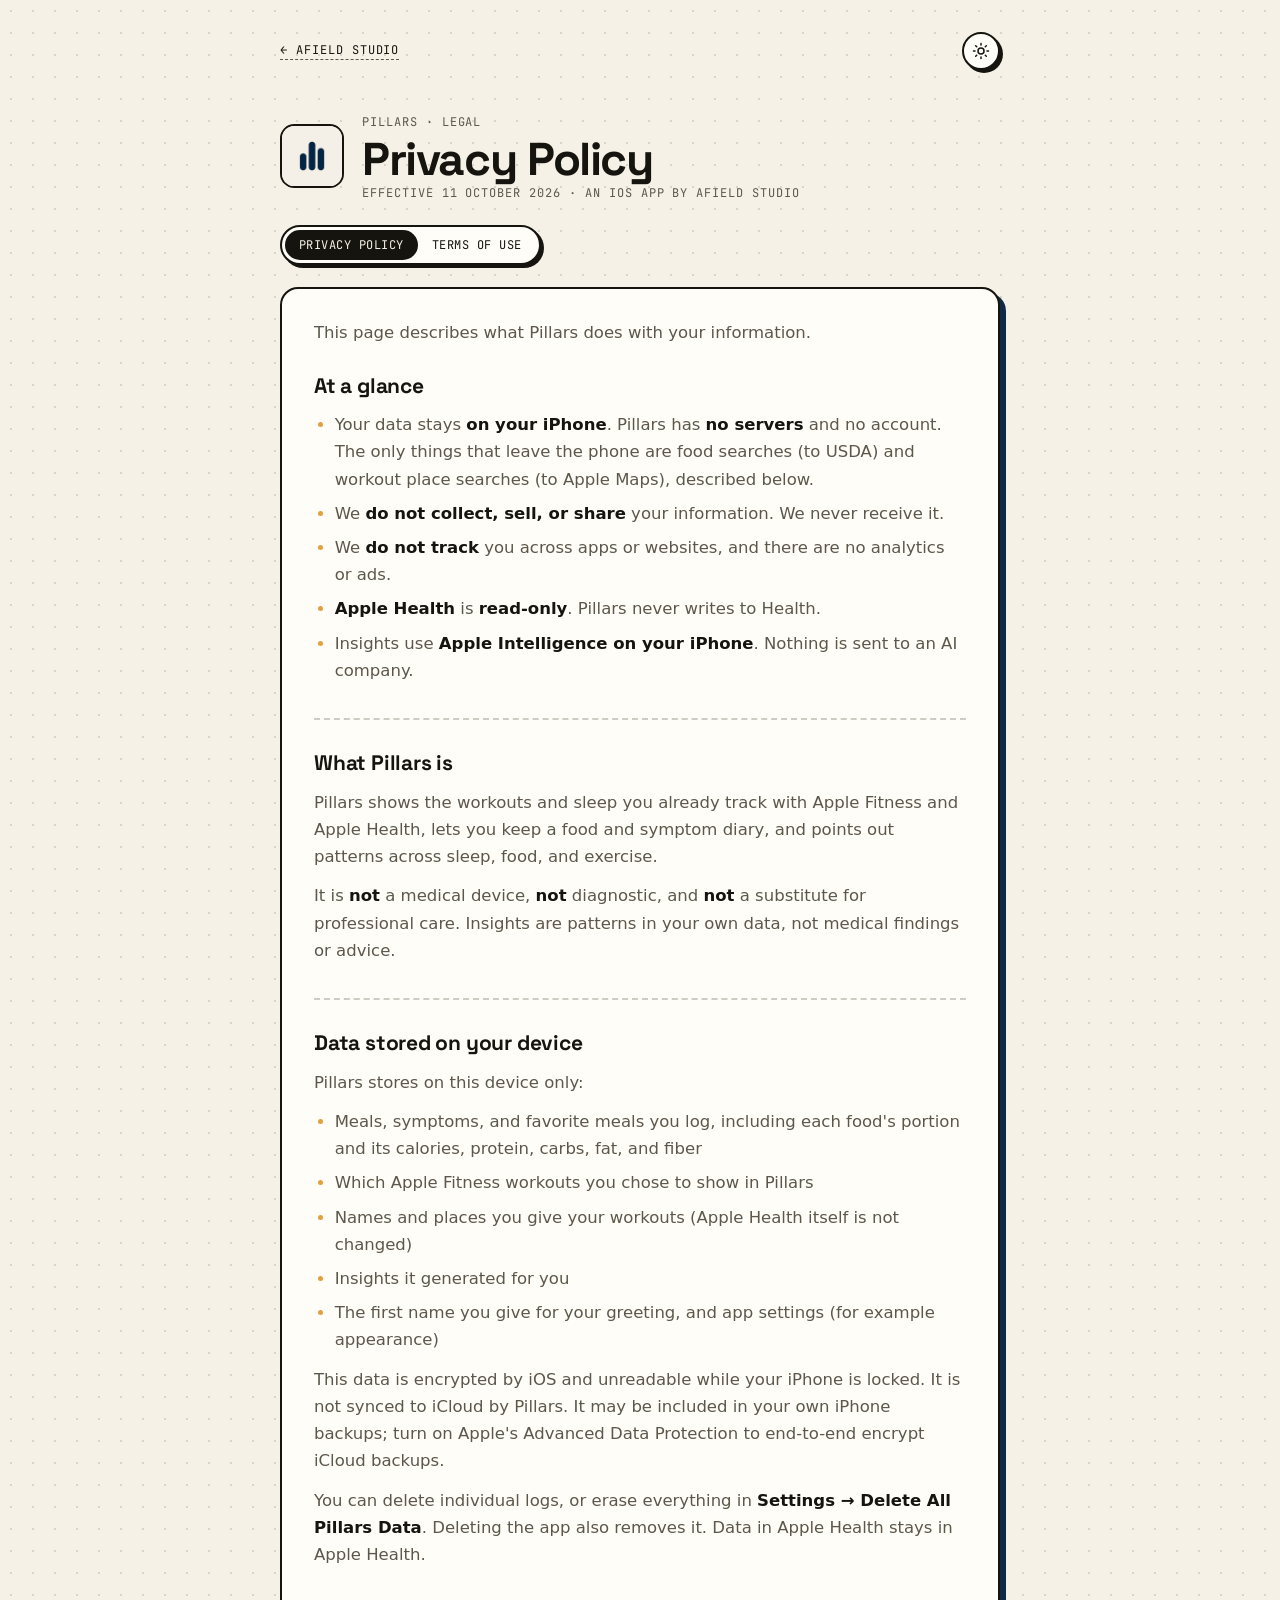
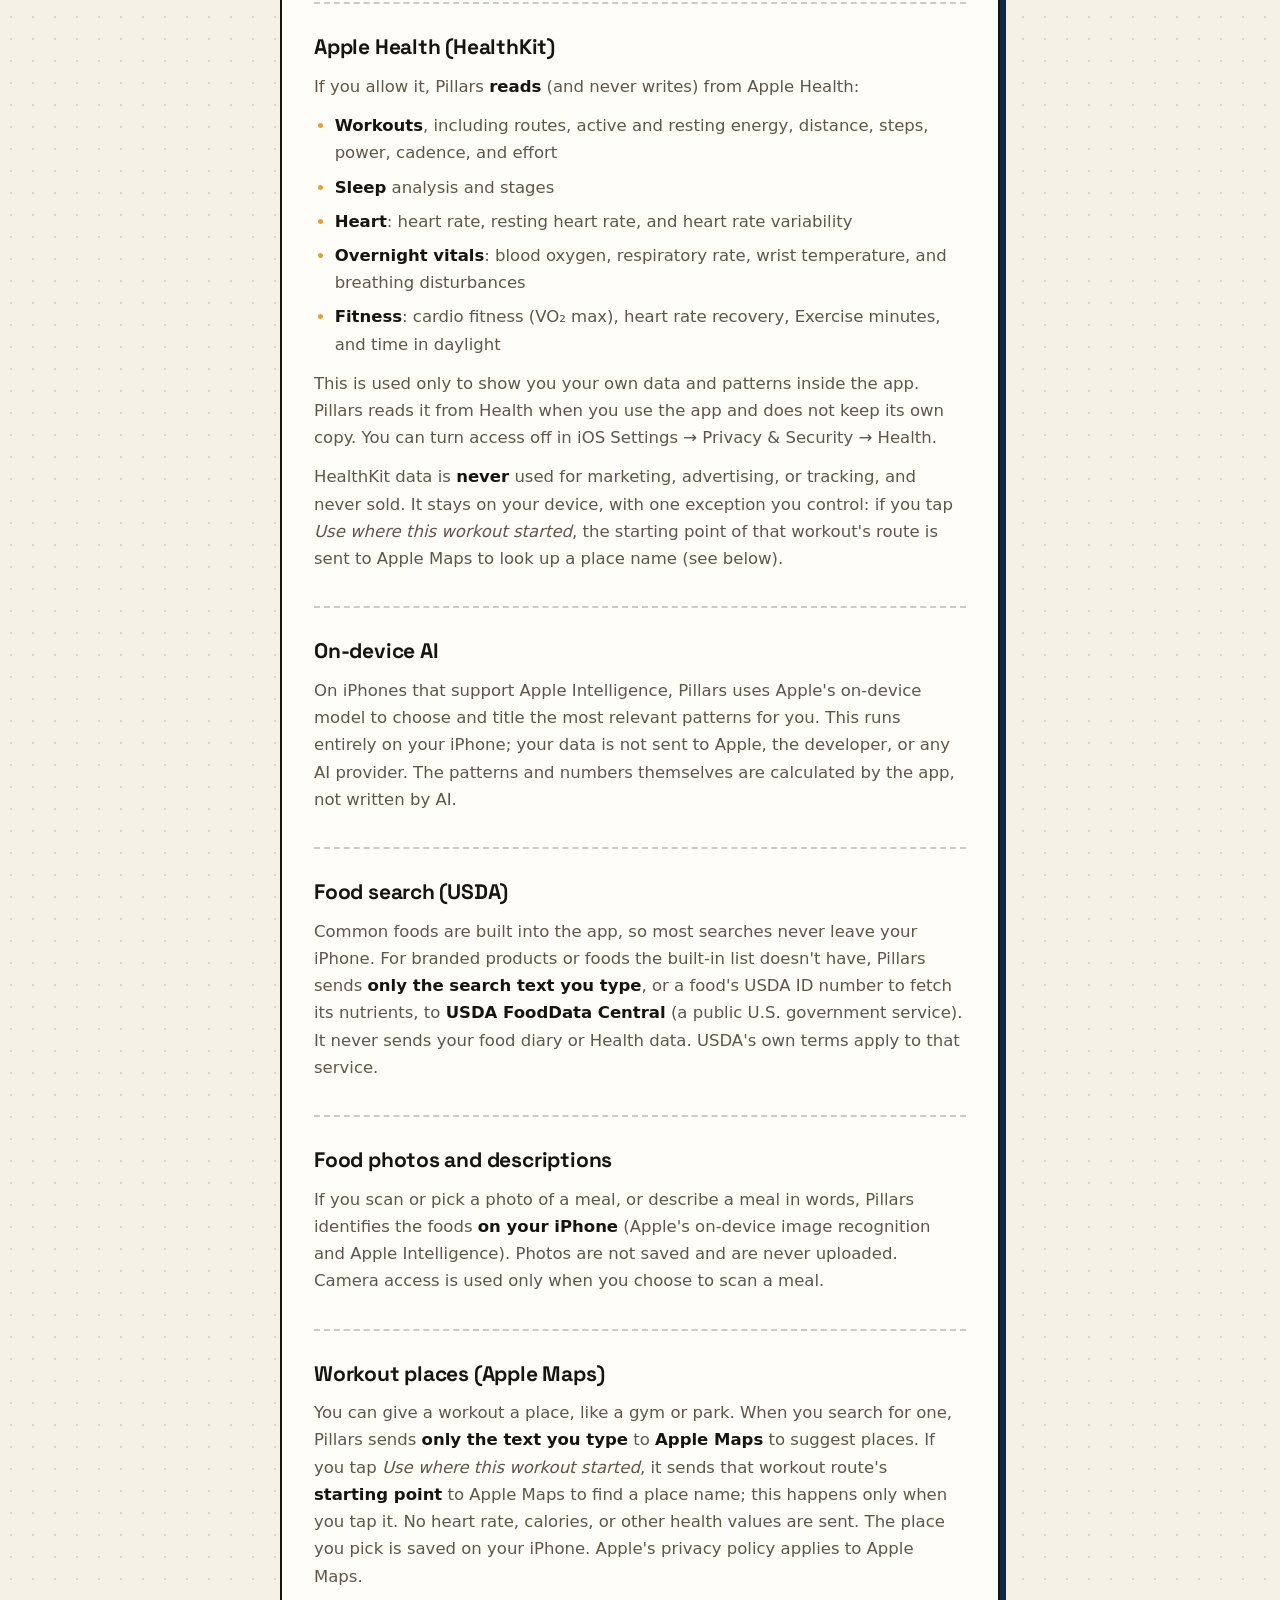
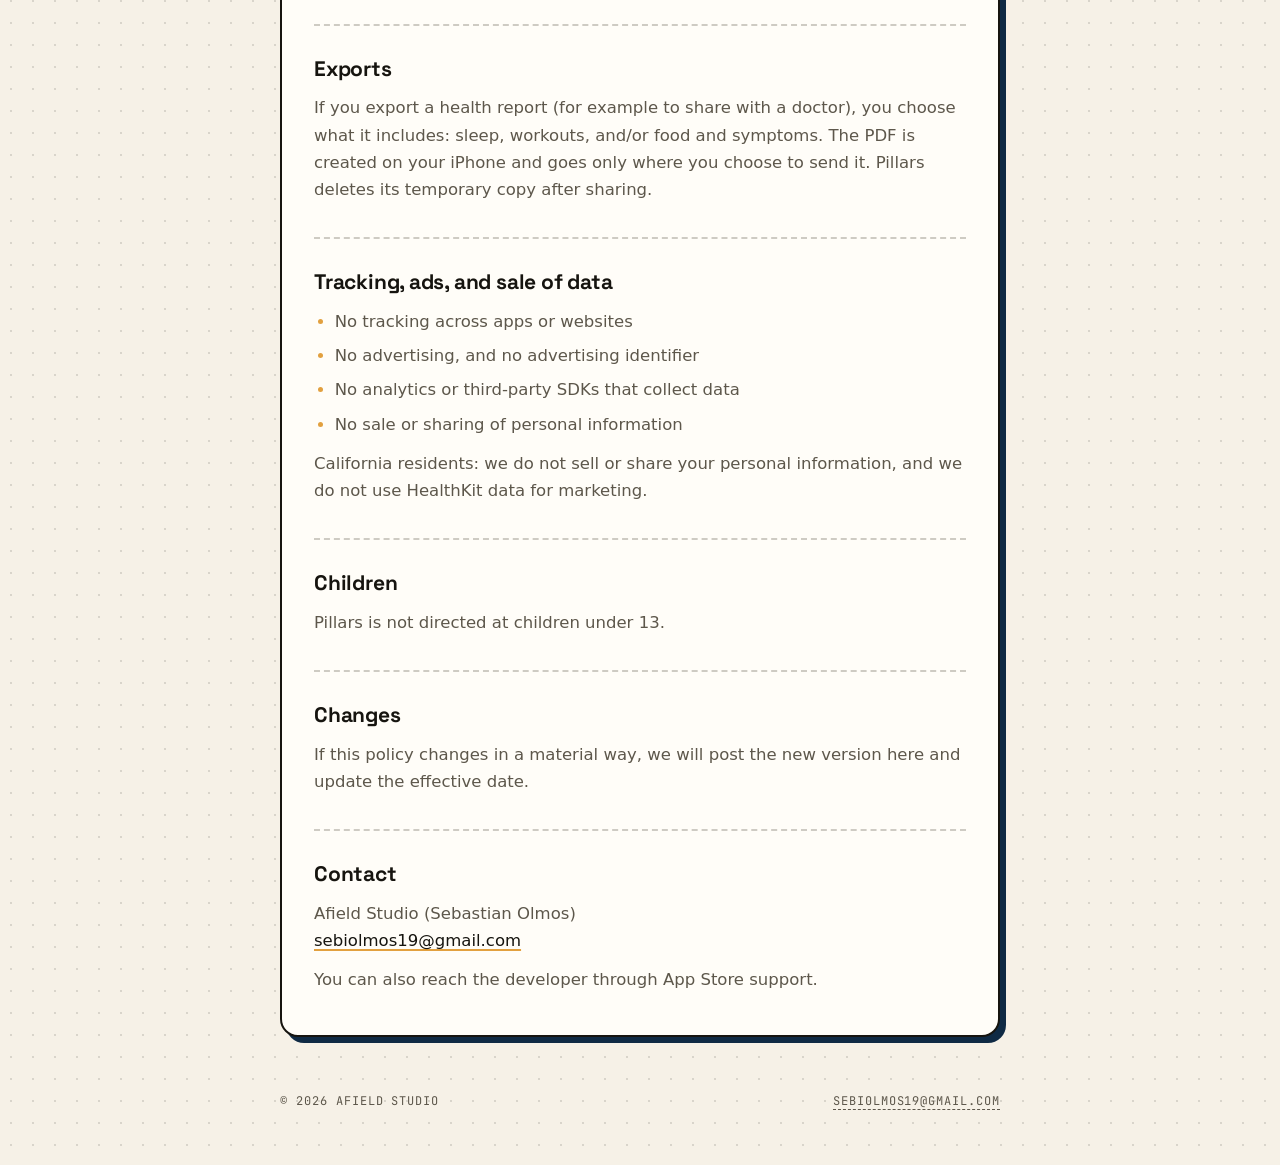
==== commit bf24343b: "Rename SDO to Afield Studio; add Afield icon - Wordmark, titles, footers and legal pages now say Afi" ====
--- a/pillars/privacy/index.html
+++ b/pillars/privacy/index.html
@@ -4,6 +4,8 @@
 <meta charset="UTF-8" />
 <meta name="viewport" content="width=device-width, initial-scale=1" />
 <title>Privacy Policy · Pillars</title>
+<link rel="icon" href="../../favicon.svg" type="image/svg+xml" />
+<link rel="apple-touch-icon" href="../../apple-touch-icon.png" />
 <link rel="preconnect" href="https://fonts.googleapis.com" />
 <link rel="preconnect" href="https://fonts.gstatic.com" crossorigin />
 <link href="https://fonts.googleapis.com/css2?family=JetBrains+Mono:wght@500&family=Space+Grotesk:wght@400;600;700&display=swap" rel="stylesheet" />
@@ -12,7 +14,7 @@
 <body class="home">
 <div class="shell legal-shell">
   <div class="bar">
-    <a class="tag-mono back-link" href="../../">← SDO</a>
+    <a class="tag-mono back-link" href="../../">← Afield Studio</a>
     <button class="theme-toggle" type="button" aria-label="Toggle dark mode">
       <svg viewBox="0 0 24 24" fill="none" stroke="currentColor" stroke-width="2" stroke-linecap="round" stroke-linejoin="round"><circle cx="12" cy="12" r="4"></circle><path d="M12 2v2M12 20v2M4.9 4.9l1.4 1.4M17.7 17.7l1.4 1.4M2 12h2M20 12h2M4.9 19.1l1.4-1.4M17.7 6.3l1.4-1.4"></path></svg>
     </button>
@@ -23,7 +25,7 @@
     <div>
       <span class="tag-mono">Pillars · Legal</span>
       <h1>Privacy Policy</h1>
-      <p class="tag-mono">Effective 11 October 2026 · An iOS app by SDO</p>
+      <p class="tag-mono">Effective 11 October 2026 · An iOS app by Afield Studio</p>
     </div>
   </header>
 
@@ -104,12 +106,12 @@
   <p>If this policy changes in a material way, we will post the new version here and update the effective date.</p>
 
   <h2>Contact</h2>
-  <p>SDO (Sebastian Olmos)<br /><a href="mailto:sebiolmos19@gmail.com">sebiolmos19@gmail.com</a></p>
+  <p>Afield Studio (Sebastian Olmos)<br /><a href="mailto:sebiolmos19@gmail.com">sebiolmos19@gmail.com</a></p>
   <p>You can also reach the developer through App Store support.</p>
   </article>
 
   <footer class="foot">
-    <span class="tag-mono">© <span data-year>2026</span> SDO</span>
+    <span class="tag-mono">© <span data-year>2026</span> Afield Studio</span>
     <span class="tag-mono"><a href="mailto:sebiolmos19@gmail.com">sebiolmos19@gmail.com</a></span>
   </footer>
 </div>
--- a/assets/css/home.css
+++ b/assets/css/home.css
@@ -1,4 +1,4 @@
-/* SDO homepage — "workbench" look. Legal pages use style.css only. */
+/* Afield Studio homepage — "workbench" look. Legal pages use style.css only. */
 :root {
   --paper: #f6f1e7;
   --ink: #16140f;
@@ -57,6 +57,12 @@
   font-size: clamp(64px, 16vw, 132px); font-weight: 700; letter-spacing: -0.05em; line-height: .9; margin: 0;
   display: inline-block; position: relative;
 }
+.logo-mark {
+  width: .72em; height: .72em; margin-right: .14em; vertical-align: -0.02em;
+  border-radius: 22%; border: 2px solid var(--edge); box-shadow: 4px 4px 0 var(--edge);
+}
+.logo-sub { display: block; margin-top: 14px; font-family: var(--mono); font-size: 13px; font-weight: 500; letter-spacing: .3em; text-transform: uppercase; color: var(--ink-soft); }
+.visually-hidden { position: absolute; width: 1px; height: 1px; overflow: hidden; clip: rect(0 0 0 0); white-space: nowrap; }
 .logo::after {
   content: ""; position: absolute; left: 4px; right: -6px; bottom: 6px; height: .22em; z-index: -1;
   background: var(--amber); transform: rotate(-1.5deg); border-radius: 3px;
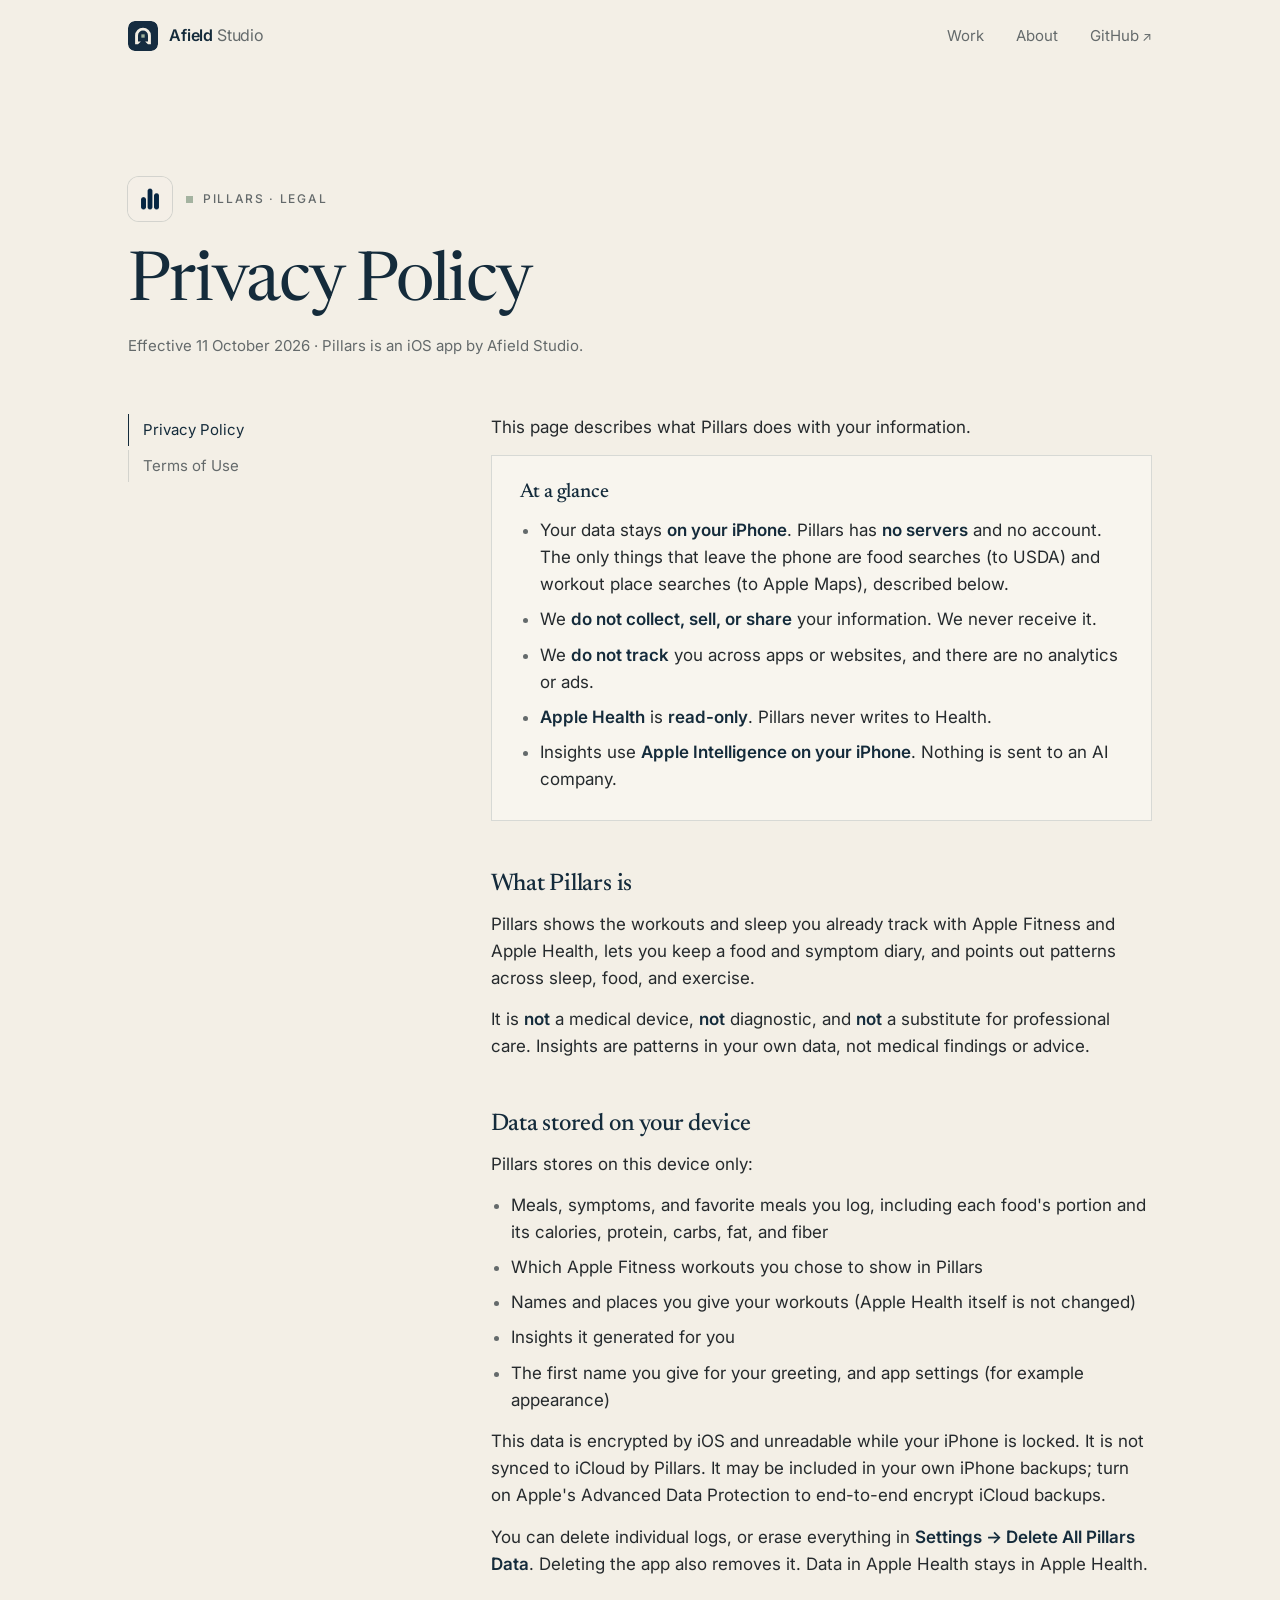
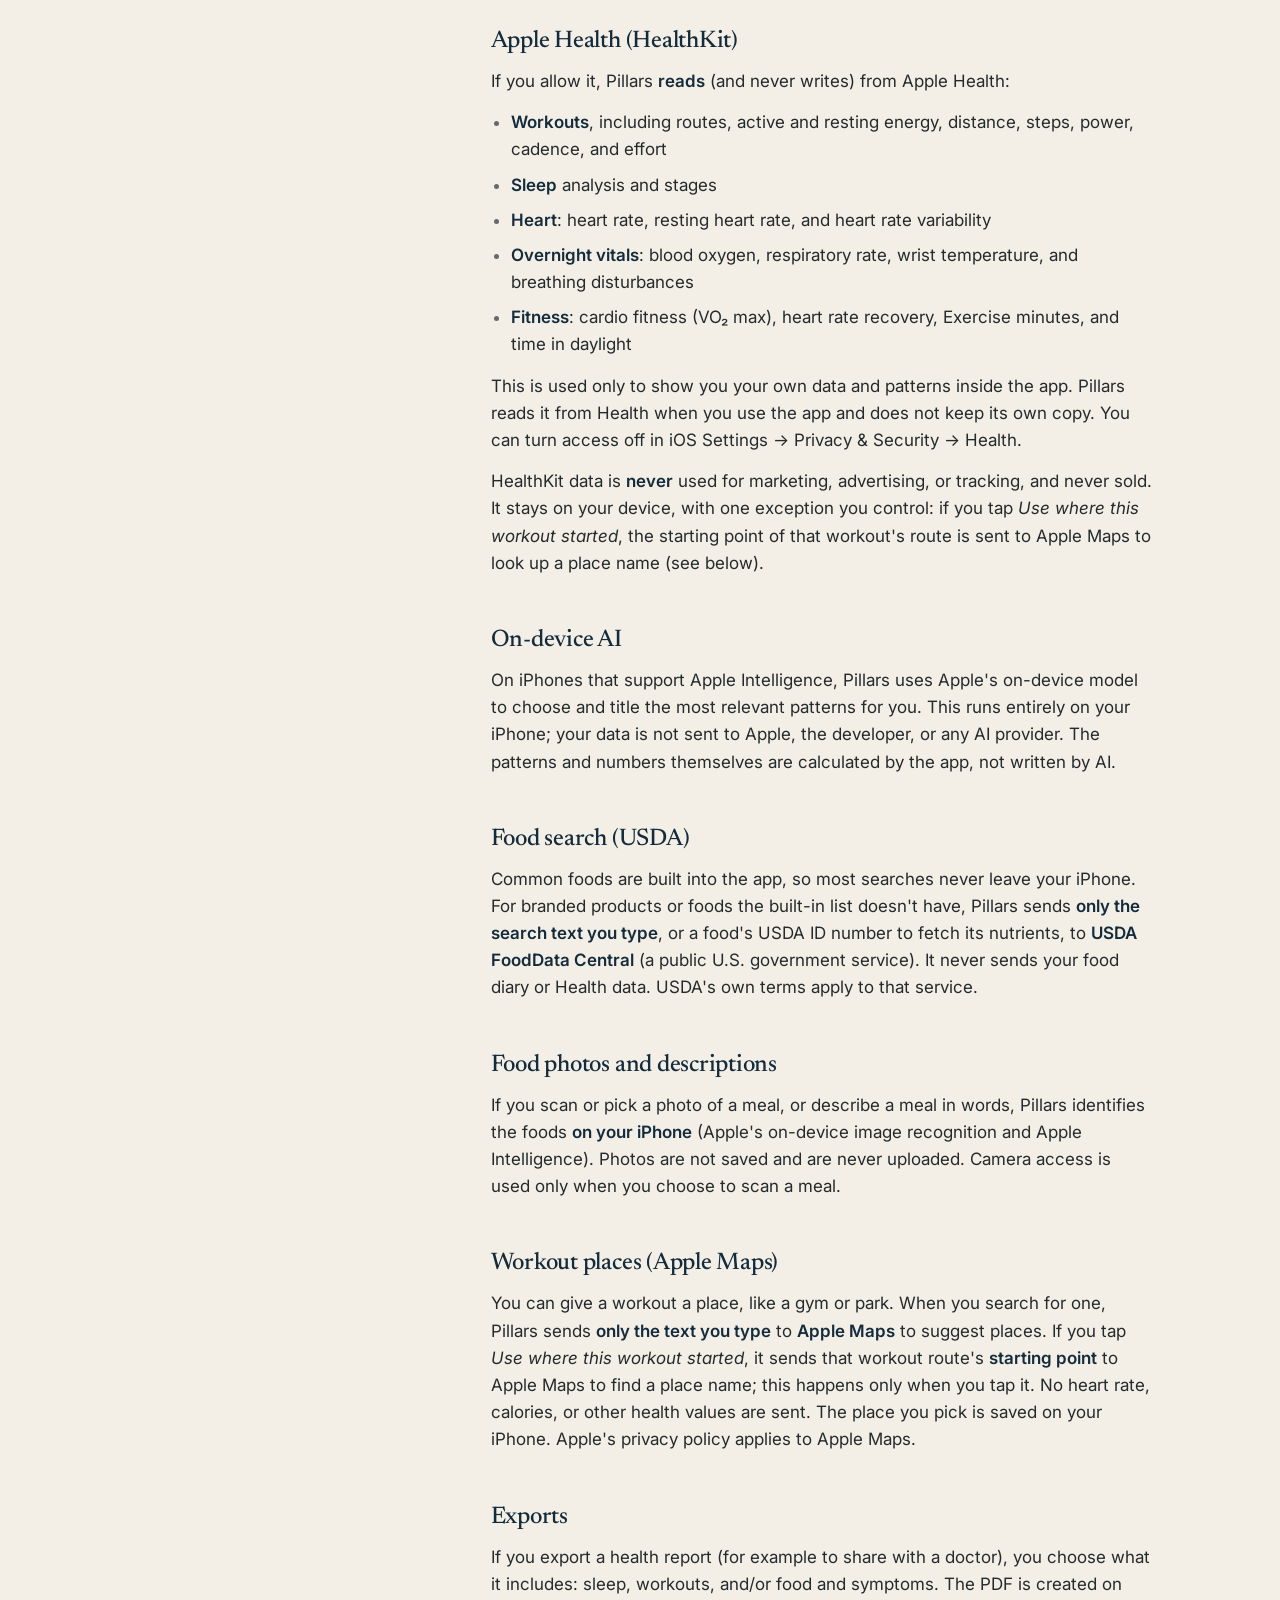
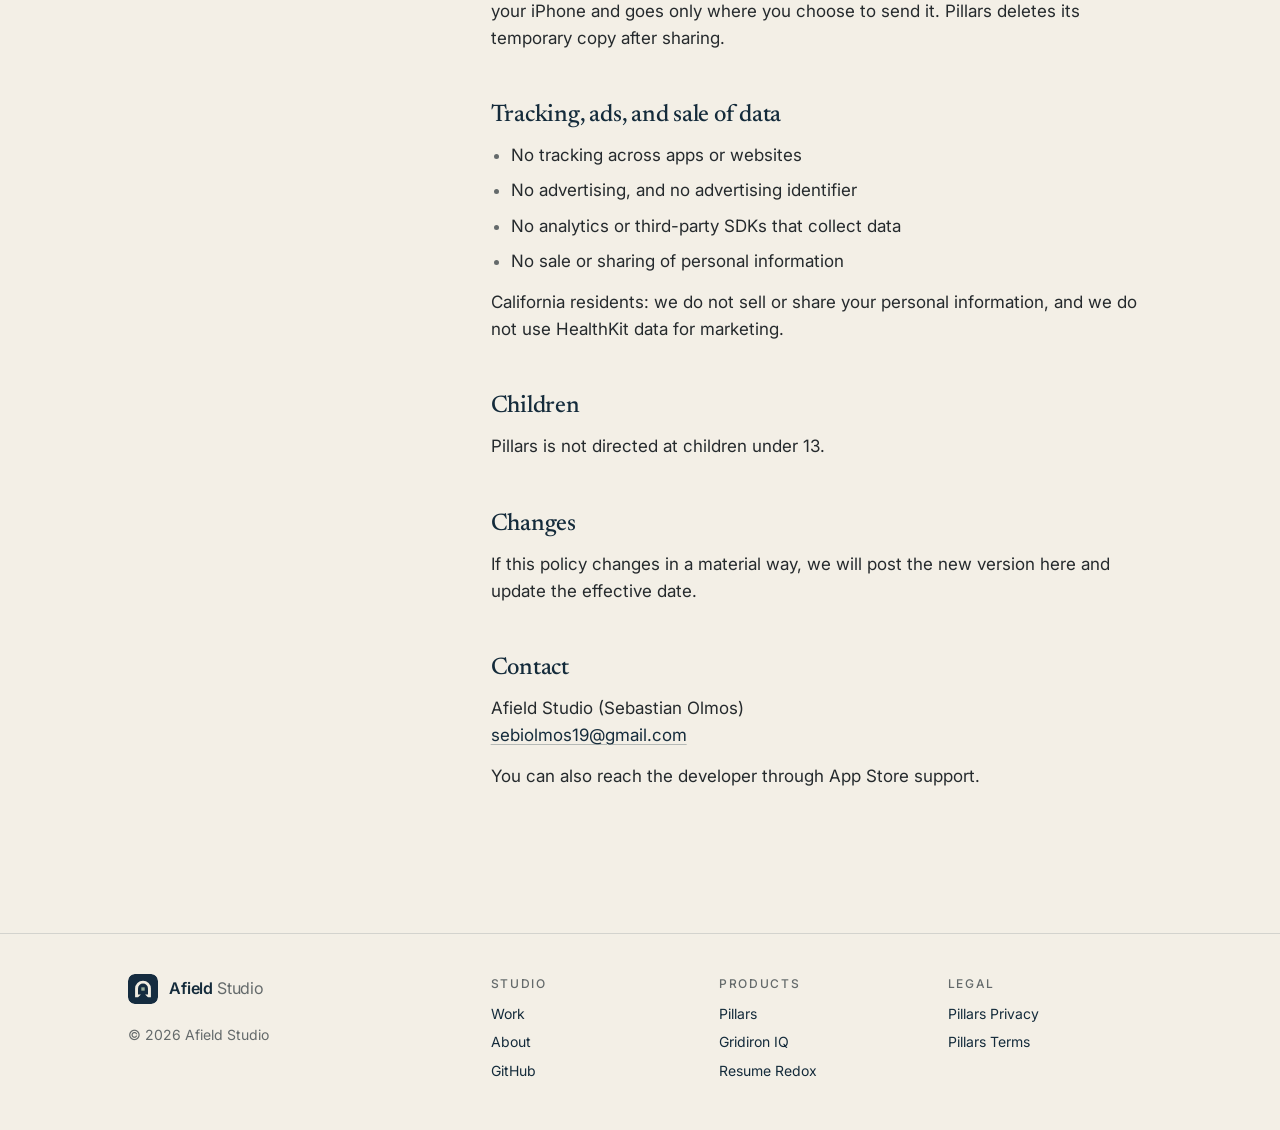
==== commit 887cef8b: "Redesign site: editorial layout for Afield Studio - New shared stylesheet (site.css) with navy/cream" ====
--- a/pillars/privacy/index.html
+++ b/pillars/privacy/index.html
@@ -3,41 +3,53 @@
 <head>
 <meta charset="UTF-8" />
 <meta name="viewport" content="width=device-width, initial-scale=1" />
-<title>Privacy Policy · Pillars</title>
+<title>Privacy Policy · Pillars · Afield Studio</title>
+<meta name="description" content="Privacy Policy for Pillars, an iOS app by Afield Studio." />
+<meta name="theme-color" content="#f3efe6" media="(prefers-color-scheme: light)" />
+<meta name="theme-color" content="#0f1d27" media="(prefers-color-scheme: dark)" />
 <link rel="icon" href="../../favicon.svg" type="image/svg+xml" />
 <link rel="apple-touch-icon" href="../../apple-touch-icon.png" />
 <link rel="preconnect" href="https://fonts.googleapis.com" />
 <link rel="preconnect" href="https://fonts.gstatic.com" crossorigin />
-<link href="https://fonts.googleapis.com/css2?family=JetBrains+Mono:wght@500&family=Space+Grotesk:wght@400;600;700&display=swap" rel="stylesheet" />
-<link rel="stylesheet" href="../../assets/css/home.css" />
+<link href="https://fonts.googleapis.com/css2?family=Inter:wght@400;500;600&family=Newsreader:ital,opsz,wght@0,6..72,400;0,6..72,500;1,6..72,400&display=swap" rel="stylesheet" />
+<link rel="stylesheet" href="../../assets/css/site.css" />
 </head>
-<body class="home">
-<div class="shell legal-shell">
-  <div class="bar">
-    <a class="tag-mono back-link" href="../../">← Afield Studio</a>
-    <button class="theme-toggle" type="button" aria-label="Toggle dark mode">
-      <svg viewBox="0 0 24 24" fill="none" stroke="currentColor" stroke-width="2" stroke-linecap="round" stroke-linejoin="round"><circle cx="12" cy="12" r="4"></circle><path d="M12 2v2M12 20v2M4.9 4.9l1.4 1.4M17.7 17.7l1.4 1.4M2 12h2M20 12h2M4.9 19.1l1.4-1.4M17.7 6.3l1.4-1.4"></path></svg>
-    </button>
+<body>
+<a class="skip" href="#main">Skip to content</a>
+
+<header class="site-header">
+  <div class="wrap">
+    <a class="wordmark" href="../../" aria-label="Afield Studio, home">
+      <img src="../../assets/img/afield-icon.svg" alt="" width="30" height="30" />
+      <span>Afield <i>Studio</i></span>
+    </a>
+    <nav class="nav" aria-label="Primary">
+      <a href="../../#work">Work</a>
+      <a href="../../#about">About</a>
+      <a href="https://github.com/afield-studio" rel="noopener"><span class="ext">GitHub</span></a>
+    </nav>
   </div>
+</header>
 
-  <header class="legal-head">
-    <img class="app-icon" src="../../assets/img/pillars-icon.png" alt="Pillars app icon" width="64" height="64" />
-    <div>
-      <span class="tag-mono">Pillars · Legal</span>
-      <h1>Privacy Policy</h1>
-      <p class="tag-mono">Effective 11 October 2026 · An iOS app by Afield Studio</p>
+<main id="main" class="wrap">
+  <header class="doc-head">
+    <div class="crumb">
+      <img src="../../assets/img/pillars-icon.png" alt="" width="44" height="44" />
+      <span class="label">Pillars · Legal</span>
     </div>
+    <h1>Privacy Policy</h1>
+    <p class="effective">Effective 11 October 2026 · Pillars is an iOS app by Afield Studio.</p>
   </header>
 
-  <nav class="doc-tabs" aria-label="Pillars legal pages">
-      <a href="../privacy/" aria-current="page">Privacy Policy</a>
-      <a href="../terms/">Terms of Use</a>
+  <div class="doc-layout">
+    <nav class="doc-tabs" aria-label="Pillars legal pages">
+        <a href="../privacy/" aria-current="page">Privacy Policy</a>
+        <a href="../terms/">Terms of Use</a>
     </nav>
-
-  <article class="doc pillars">
-
+    <article class="doc">
   <p>This page describes what Pillars does with your information.</p>
 
+  <div class="glance">
   <h2>At a glance</h2>
   <ul>
     <li>Your data stays <strong>on your iPhone</strong>. Pillars has <strong>no servers</strong> and no account. The only things that leave the phone are food searches (to USDA) and workout place searches (to Apple Maps), described below.</li>
@@ -46,6 +58,7 @@
     <li><strong>Apple Health</strong> is <strong>read-only</strong>. Pillars never writes to Health.</li>
     <li>Insights use <strong>Apple Intelligence on your iPhone</strong>. Nothing is sent to an AI company.</li>
   </ul>
+  </div>
 
   <h2>What Pillars is</h2>
   <p>Pillars shows the workouts and sleep you already track with Apple Fitness and Apple Health, lets you keep a food and symptom diary, and points out patterns across sleep, food, and exercise.</p>
@@ -108,13 +121,46 @@
   <h2>Contact</h2>
   <p>Afield Studio (Sebastian Olmos)<br /><a href="mailto:sebiolmos19@gmail.com">sebiolmos19@gmail.com</a></p>
   <p>You can also reach the developer through App Store support.</p>
-  </article>
+    </article>
+  </div>
+</main>
 
-  <footer class="foot">
-    <span class="tag-mono">© <span data-year>2026</span> Afield Studio</span>
-    <span class="tag-mono"><a href="mailto:sebiolmos19@gmail.com">sebiolmos19@gmail.com</a></span>
-  </footer>
-</div>
+<footer class="site-footer">
+  <div class="wrap">
+    <div class="footer-brand">
+      <a class="wordmark" href="../../" aria-label="Afield Studio, home">
+        <img src="../../assets/img/afield-icon.svg" alt="" width="30" height="30" />
+        <span>Afield <i>Studio</i></span>
+      </a>
+      <p>© <span data-year>2026</span> Afield Studio</p>
+    </div>
+    <div class="footer-cols">
+      <div>
+        <h2>Studio</h2>
+        <ul>
+          <li><a href="../../#work">Work</a></li>
+          <li><a href="../../#about">About</a></li>
+          <li><a href="https://github.com/afield-studio" rel="noopener">GitHub</a></li>
+        </ul>
+      </div>
+      <div>
+        <h2>Products</h2>
+        <ul>
+          <li><a href="../../#pillars">Pillars</a></li>
+          <li><a href="../../#gridiron-iq">Gridiron IQ</a></li>
+          <li><a href="../../#resume-redox">Resume Redox</a></li>
+        </ul>
+      </div>
+      <div>
+        <h2>Legal</h2>
+        <ul>
+          <li><a href="../privacy/">Pillars Privacy</a></li>
+          <li><a href="../terms/">Pillars Terms</a></li>
+        </ul>
+      </div>
+    </div>
+  </div>
+</footer>
 <script src="../../assets/js/main.js"></script>
 </body>
 </html>
--- a/assets/css/site.css
+++ b/assets/css/site.css
@@ -0,0 +1,263 @@
+/* Afield Studio — shared styles for the homepage and product legal pages. */
+:root {
+  --cream: #f3efe6;
+  --cream-raised: #f8f5ee;
+  --navy: #142b3b;
+  --sage: #a4b3a0;
+  --charcoal: #252a2d;
+  --gray: #646a6b;
+  --line: rgba(20, 43, 59, 0.14);
+  --line-strong: rgba(20, 43, 59, 0.28);
+
+  --bg: var(--cream);
+  --bg-raised: var(--cream-raised);
+  --ink: var(--navy);
+  --ink-body: var(--charcoal);
+  --ink-soft: var(--gray);
+
+  --serif: "Newsreader", "Iowan Old Style", Georgia, serif;
+  --sans: "Inter", -apple-system, BlinkMacSystemFont, "Segoe UI", sans-serif;
+
+  --page: 1120px;
+  --gutter: clamp(16px, 5vw, 48px);
+  --ease: cubic-bezier(.2, .7, .2, 1);
+  color-scheme: light;
+}
+@media (prefers-color-scheme: dark) {
+  :root {
+    --bg: #0f1d27;
+    --bg-raised: #142534;
+    --ink: #f3efe6;
+    --ink-body: #dcd8cf;
+    --ink-soft: #9ba3a3;
+    --line: rgba(243, 239, 230, 0.12);
+    --line-strong: rgba(243, 239, 230, 0.26);
+    color-scheme: dark;
+  }
+}
+
+*, *::before, *::after { box-sizing: border-box; }
+html { scroll-behavior: smooth; scroll-padding-top: 88px; }
+body {
+  margin: 0;
+  background: var(--bg);
+  color: var(--ink-body);
+  font-family: var(--sans);
+  font-size: 17px;
+  line-height: 1.6;
+  -webkit-font-smoothing: antialiased;
+  text-rendering: optimizeLegibility;
+}
+img { display: block; max-width: 100%; }
+a { color: inherit; }
+:focus-visible { outline: 2px solid var(--ink); outline-offset: 3px; border-radius: 2px; }
+::selection { background: var(--sage); color: var(--navy); }
+
+.wrap { max-width: var(--page); margin: 0 auto; padding: 0 var(--gutter); }
+.skip {
+  position: absolute; left: var(--gutter); top: -60px; z-index: 20;
+  background: var(--ink); color: var(--bg); padding: 8px 14px; text-decoration: none; font-size: 14px;
+}
+.skip:focus { top: 12px; }
+
+/* Small uppercase label; the sage square echoes the logo's centre. */
+.label {
+  display: inline-flex; align-items: center; gap: 10px;
+  font-size: 12px; font-weight: 500; letter-spacing: .14em; text-transform: uppercase; color: var(--ink-soft);
+}
+.label::before { content: ""; width: 7px; height: 7px; background: var(--sage); flex: none; }
+
+/* ---------- Header ---------- */
+.site-header {
+  position: sticky; top: 0; z-index: 10;
+  background: var(--bg);
+  border-bottom: 1px solid transparent;
+  transition: border-color .3s var(--ease);
+}
+.site-header.scrolled { border-bottom-color: var(--line); }
+.site-header .wrap { display: flex; align-items: center; justify-content: space-between; height: 72px; }
+
+.wordmark { display: inline-flex; align-items: center; gap: 11px; text-decoration: none; color: var(--ink); }
+.wordmark img { width: 30px; height: 30px; border-radius: 7px; }
+.wordmark span { font-size: 16px; font-weight: 600; letter-spacing: -0.01em; }
+.wordmark span i { font-style: normal; font-weight: 400; color: var(--ink-soft); }
+
+.nav { display: flex; align-items: center; gap: clamp(18px, 3vw, 32px); }
+.nav a { font-size: 15px; text-decoration: none; color: var(--ink-soft); transition: color .2s var(--ease); }
+.nav a:hover, .nav a[aria-current="page"] { color: var(--ink); }
+.ext::after { content: "↗"; display: inline-block; margin-left: 3px; font-size: .85em; transition: transform .25s var(--ease); }
+a:hover > .ext::after, .ext:hover::after { transform: translate(2px, -2px); }
+
+/* ---------- Hero ---------- */
+.hero { padding-top: clamp(72px, 13vw, 168px); padding-bottom: clamp(64px, 9vw, 112px); }
+.hero h1 {
+  font-family: var(--serif); font-weight: 400; color: var(--ink);
+  font-size: clamp(44px, 7.4vw, 92px); line-height: 1.02; letter-spacing: -0.025em;
+  margin: 28px 0 0; max-width: 16ch;
+}
+.hero h1 em { font-style: italic; }
+.hero-foot {
+  display: grid; grid-template-columns: minmax(0, 1fr) auto; gap: 32px; align-items: end;
+  margin-top: clamp(40px, 6vw, 64px);
+}
+.hero-foot p { margin: 0; max-width: 46ch; font-size: clamp(17px, 2vw, 19px); color: var(--ink-soft); }
+.hero-foot p strong { color: var(--ink-body); font-weight: 500; }
+.disciplines { display: flex; gap: 8px; flex-wrap: wrap; margin: 0; padding: 0; list-style: none; }
+.disciplines li {
+  font-size: 13px; color: var(--ink); padding: 6px 12px;
+  border: 1px solid var(--line-strong); border-radius: 999px;
+}
+
+/* ---------- Section heads ---------- */
+.section { padding: clamp(72px, 10vw, 128px) 0; border-top: 1px solid var(--line); }
+.section-head { display: grid; grid-template-columns: 1fr 2fr; gap: 32px; align-items: start; margin-bottom: clamp(40px, 6vw, 64px); }
+.section-head > .label, .contact > .label { padding-top: .9em; }
+.section-head h2 {
+  font-family: var(--serif); font-weight: 400; color: var(--ink);
+  font-size: clamp(32px, 4.4vw, 52px); line-height: 1.08; letter-spacing: -0.02em; margin: 0;
+}
+.section-head p { margin: 14px 0 0; max-width: 46ch; color: var(--ink-soft); }
+
+/* ---------- Work ---------- */
+.work { list-style: none; margin: 0; padding: 0; border-top: 1px solid var(--line-strong); }
+.project {
+  display: grid; grid-template-columns: 1fr 2fr; gap: 32px;
+  padding: clamp(28px, 4vw, 44px) 0; border-bottom: 1px solid var(--line);
+}
+.project-id { display: flex; gap: 20px; align-items: flex-start; }
+.project-icon {
+  width: 72px; height: 72px; flex: none; border-radius: 17px;
+  box-shadow: 0 0 0 1px var(--line); transition: transform .5s var(--ease);
+}
+.project:hover .project-icon { transform: translateY(-3px); }
+.project-num { font-size: 13px; color: var(--ink-soft); font-variant-numeric: tabular-nums; margin-bottom: 6px; display: block; }
+.project h3 {
+  font-family: var(--serif); font-weight: 400; color: var(--ink);
+  font-size: clamp(26px, 3vw, 32px); line-height: 1.1; letter-spacing: -0.015em; margin: 0;
+}
+.project-body { display: grid; grid-template-columns: minmax(0, 1fr) 180px; gap: 32px; }
+.project-body p { margin: 0 0 18px; max-width: 52ch; }
+.meta { display: flex; flex-wrap: wrap; gap: 6px 18px; margin: 0; font-size: 14px; color: var(--ink-soft); }
+.meta dt { position: absolute; width: 1px; height: 1px; overflow: hidden; clip: rect(0 0 0 0); }
+.meta dd { margin: 0; }
+.status { display: inline-flex; align-items: center; gap: 8px; }
+.status::before { content: ""; width: 7px; height: 7px; border-radius: 50%; background: var(--sage); }
+.status.live::before { background: #5f8f6a; }
+.project-links { display: flex; flex-direction: column; gap: 10px; margin: 0; padding: 0; list-style: none; font-size: 15px; }
+.project-links a {
+  color: var(--ink); text-decoration: none;
+  background: linear-gradient(currentColor, currentColor) 0 100% / 0 1px no-repeat;
+  padding-bottom: 2px; transition: background-size .35s var(--ease);
+}
+.project-links a:hover { background-size: 100% 1px; }
+
+/* ---------- About (the one dark section) ---------- */
+.about { background: var(--navy); color: #d9d6ce; border-top: 0; }
+.about .label { color: #a7b0b2; }
+.about .section-head h2 { color: var(--cream); }
+.about-body { display: grid; grid-template-columns: 1fr 2fr; gap: 32px; }
+.about-copy { grid-column: 2; }
+.about-lede { margin: 0; max-width: 40ch; font-family: var(--serif); font-size: clamp(22px, 2.6vw, 28px); line-height: 1.4; color: var(--cream); }
+.about-copy p:not(.about-lede) { margin: 24px 0 0; max-width: 58ch; }
+.principles {
+  display: grid; grid-template-columns: repeat(4, minmax(0, 1fr)); gap: 0;
+  margin: clamp(56px, 8vw, 88px) 0 0; padding: 0; list-style: none;
+  border-top: 1px solid rgba(243, 239, 230, 0.18);
+}
+.principles li { padding: 24px 24px 0 0; }
+.principles li + li { padding-left: 24px; border-left: 1px solid rgba(243, 239, 230, 0.18); }
+.principles h3 { margin: 0 0 8px; font-size: 15px; font-weight: 600; color: var(--cream); }
+.principles p { margin: 0; font-size: 15px; line-height: 1.55; color: #b9bdb9; }
+@media (prefers-color-scheme: dark) {
+  .about { background: var(--bg-raised); border-top: 1px solid var(--line); border-bottom: 1px solid var(--line); }
+}
+
+/* ---------- Contact ---------- */
+.contact { display: grid; grid-template-columns: 1fr 2fr; gap: 32px; align-items: start; }
+.contact h2 {
+  font-family: var(--serif); font-weight: 400; color: var(--ink);
+  font-size: clamp(32px, 4.4vw, 52px); line-height: 1.08; letter-spacing: -0.02em; margin: 0 0 18px;
+}
+.contact p { margin: 0; max-width: 46ch; color: var(--ink-soft); }
+.mail {
+  display: inline-block; margin-top: 28px;
+  font-family: var(--serif); font-size: clamp(22px, 3vw, 30px); color: var(--ink); text-decoration: none;
+  border-bottom: 1px solid var(--line-strong); padding-bottom: 4px; transition: border-color .25s var(--ease);
+  overflow-wrap: anywhere;
+}
+.mail:hover { border-bottom-color: var(--ink); }
+
+/* ---------- Footer ---------- */
+.site-footer { border-top: 1px solid var(--line); padding: 40px 0 48px; font-size: 14px; color: var(--ink-soft); }
+.site-footer .wrap { display: grid; grid-template-columns: 1fr 2fr; gap: 32px; }
+.footer-cols { display: grid; grid-template-columns: repeat(3, minmax(0, 1fr)); gap: 24px; }
+.footer-cols h2 { margin: 0 0 10px; font-size: 12px; font-weight: 500; letter-spacing: .14em; text-transform: uppercase; }
+.footer-cols ul { margin: 0; padding: 0; list-style: none; display: grid; gap: 6px; }
+.footer-cols a { color: var(--ink); text-decoration: none; }
+.footer-cols a:hover { text-decoration: underline; text-underline-offset: 3px; }
+.footer-brand p { margin: 14px 0 0; }
+
+/* ---------- Legal pages ---------- */
+.doc-head { padding: clamp(56px, 9vw, 104px) 0 clamp(36px, 5vw, 56px); }
+.doc-head .crumb { display: flex; align-items: center; gap: 14px; }
+.doc-head .crumb img { width: 44px; height: 44px; border-radius: 11px; box-shadow: 0 0 0 1px var(--line); }
+.doc-head h1 {
+  font-family: var(--serif); font-weight: 400; color: var(--ink);
+  font-size: clamp(40px, 6vw, 68px); line-height: 1.04; letter-spacing: -0.025em; margin: 28px 0 14px;
+}
+.doc-head .effective { margin: 0; font-size: 15px; color: var(--ink-soft); }
+.doc-layout { display: grid; grid-template-columns: 1fr 2fr; gap: 32px; padding-bottom: clamp(72px, 10vw, 128px); }
+.doc-tabs { position: sticky; top: 104px; align-self: start; display: grid; gap: 4px; font-size: 15px; }
+.doc-tabs a { text-decoration: none; color: var(--ink-soft); padding: 4px 0 4px 14px; border-left: 1px solid var(--line); }
+.doc-tabs a:hover { color: var(--ink); }
+.doc-tabs a[aria-current="page"] { color: var(--ink); border-left-color: var(--ink); }
+
+.doc { max-width: 64ch; }
+.doc > :first-child { margin-top: 0; }
+.doc h2 {
+  font-family: var(--serif); font-weight: 500; color: var(--ink);
+  font-size: 24px; line-height: 1.25; letter-spacing: -0.01em; margin: 48px 0 12px;
+}
+.doc p, .doc ul, .doc ol { margin: 0 0 14px; }
+.doc ul, .doc ol { padding-left: 1.2em; }
+.doc li { margin-bottom: 8px; }
+.doc li::marker { color: var(--ink-soft); }
+.doc strong { color: var(--ink); font-weight: 600; }
+.doc a { color: var(--ink); text-underline-offset: 3px; text-decoration-color: var(--line-strong); }
+.doc a:hover { text-decoration-color: currentColor; }
+.doc .glance {
+  background: var(--bg-raised); border: 1px solid var(--line); padding: 24px 28px 12px; margin-bottom: 8px;
+}
+.doc .glance h2 { margin-top: 0; font-size: 20px; }
+
+/* ---------- Responsive ---------- */
+@media (max-width: 860px) {
+  .about-copy { grid-column: auto; }
+  .section-head, .about-body, .project, .contact, .site-footer .wrap, .doc-layout { grid-template-columns: 1fr; }
+  .section-head { gap: 20px; }
+  .project { gap: 20px; }
+  .project-body { grid-template-columns: 1fr; gap: 20px; }
+  .project-links { flex-direction: row; flex-wrap: wrap; gap: 10px 22px; }
+  .principles { grid-template-columns: repeat(2, minmax(0, 1fr)); }
+  .principles li:nth-child(3) { padding-left: 0; border-left: 0; }
+  .principles li:nth-child(n+3) { margin-top: 24px; border-top: 1px solid rgba(243, 239, 230, 0.18); }
+  .hero-foot { grid-template-columns: 1fr; }
+  .doc-tabs { position: static; display: flex; gap: 22px; border-bottom: 1px solid var(--line); }
+  .doc-tabs a { border-left: 0; padding: 0 0 10px; margin-bottom: -1px; border-bottom: 1px solid transparent; }
+  .doc-tabs a[aria-current="page"] { border-bottom-color: var(--ink); }
+}
+@media (max-width: 520px) {
+  body { font-size: 16px; }
+  .site-header .wrap { height: 64px; }
+  .nav { gap: 16px; }
+  .nav a { font-size: 14px; }
+  .principles { grid-template-columns: 1fr; }
+  .principles li, .principles li + li { padding: 20px 0 0; border-left: 0; }
+  .principles li + li { margin-top: 20px; border-top: 1px solid rgba(243, 239, 230, 0.18); }
+  .footer-cols { grid-template-columns: repeat(2, minmax(0, 1fr)); }
+  .doc .glance { padding: 20px 18px 8px; }
+}
+@media (prefers-reduced-motion: reduce) {
+  html { scroll-behavior: auto; }
+  *, *::before, *::after { transition: none !important; }
+}
